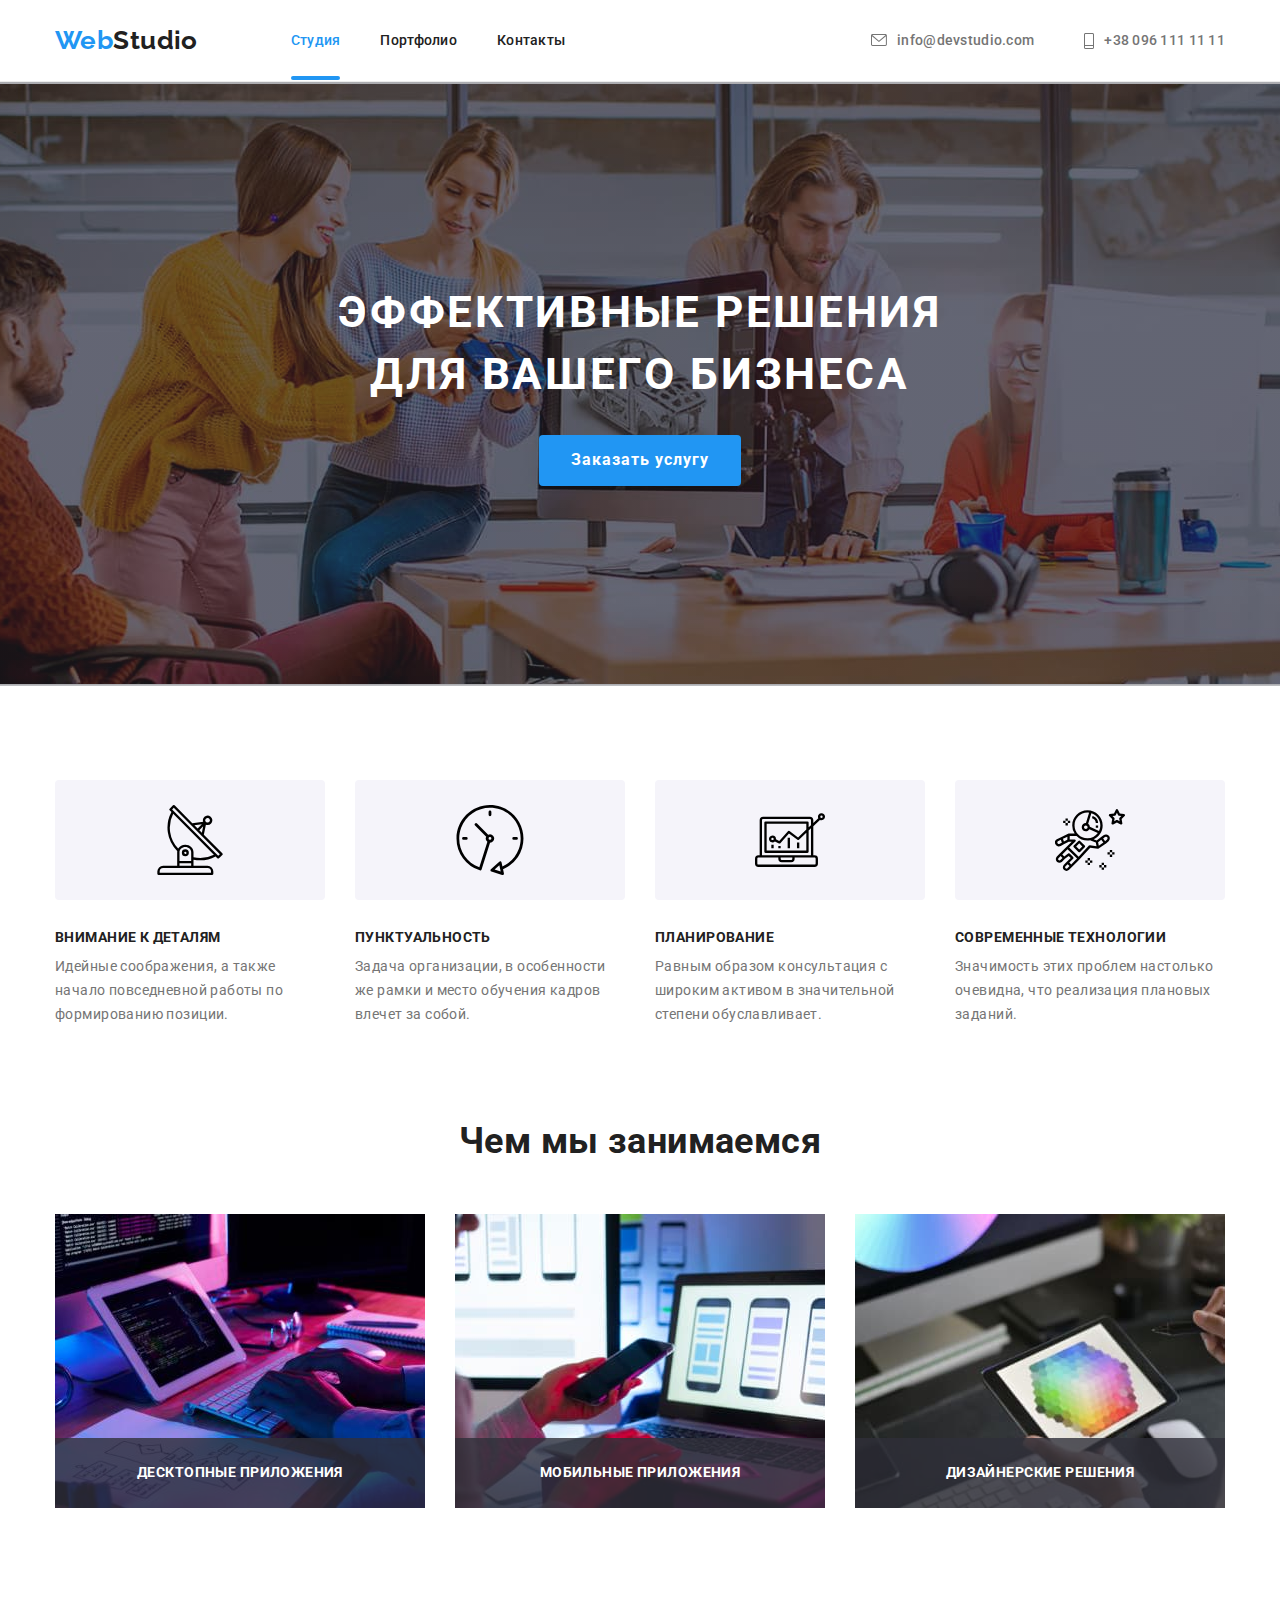
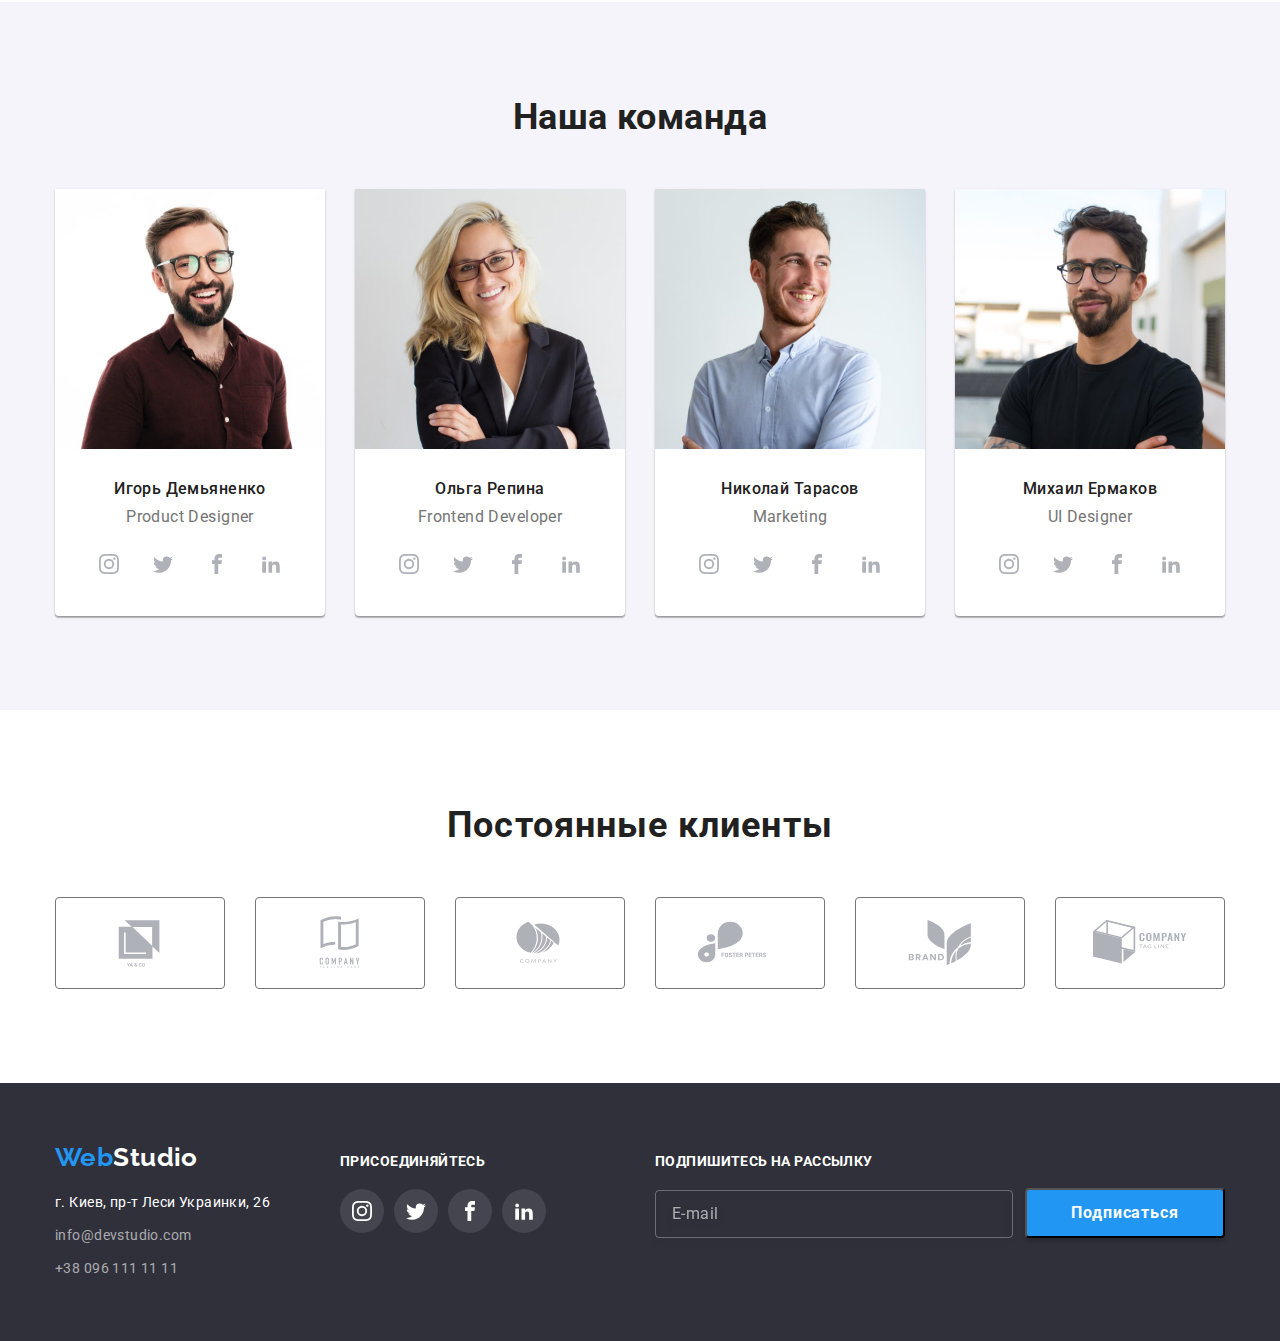
==== index.html @ 3e36ed32 "+" ====
<!DOCTYPE html>
<html lang="ru">
  <head>
    <meta charset="UTF-8" />
    <meta http-equiv="X-UA-Compatible" content="IE=edge" />
    <meta name="viewport" content="width=device-width, initial-scale=1.0" />
    <link
      href="https://fonts.googleapis.com/css2?family=Raleway:wght@700&family=Roboto:wght@400;500;700;900&display=swap"
      rel="stylesheet"
    />
    <link
      rel="stylesheet"
      href="https://cdnjs.cloudflare.com/ajax/libs/modern-normalize/1.1.0/modern-normalize.min.css"
    />
    <link rel="stylesheet" href="style/styles.css" />
    <title>goit-markup-hw-05</title>
  </head>
  <body>
    <!-- Шапка -->
    <header>
      <div class="conteiner main-nav">
        <nav class="navigator">
          <a href="./index.html" class="logo"><span class="logo-accent">Web</span>Studio</a>
          <ul class="site-nav list">
            <li class="item"><a href="" class="link curent">Студия</a></li>
            <li class="item">
              <a href="./portfolio.html" class="link">Портфолио</a>
            </li>
            <li class="item"><a href="" class="link">Контакты</a></li>
          </ul>
        </nav>
        <ul class="site-contact list">
          <li class="item">
            <a href="tomail:info@devstudio.com" class="link">
              <svg class="contact-icon" width="16" height="12">
                <use href="./images/icons.svg/header.svg#icon-envelope-hover"></use>
              </svg>
              info@devstudio.com
            </a>
          </li>
          <li class="item">
            <a href="tel:+380961111111" class="link">
              <svg class="contact-icon" width="10" height="16">
                <use href="./images/icons.svg/header.svg#icon-Vector-2"></use>
              </svg>
              +38 096 111 11 11</a
            >
          </li>
        </ul>
      </div>
    </header>
    <!-- Hero -->
    <main>
      <section class="hero">
        <div class="conteiner">
          <h1 class="title">Эффективные решения<br />для вашего бизнеса</h1>
          <button type="button" class="hero-button" data-modal-open>Заказать услугу</button>
        </div>
      </section>
      <!-- peculiarities -->
      <section class="section">
        <div class="conteiner flex-conteiner">
          <h2 class="visually-hidden">Позиция сайта</h2>
          <ul class="feature-list list">
            <li class="item">
              <div class="icon-conteiner">
                <svg class="feature-icon" width="70" height="70">
                  <use href="./images/icons.svg/sprite.svg#icon-antenna-1"></use>
                </svg>
              </div>
              <h3 class="title">Внимание к деталям</h3>
              <p class="paragraf">
                Идейные соображения, а также начало повседневной работы по формированию позиции.
              </p>
            </li>
            <li class="item">
              <div class="icon-conteiner">
                <svg class="feature-icon" width="70" height="70">
                  <use href="./images/icons.svg/sprite.svg#icon-clock-1"></use>
                </svg>
              </div>
              <h3 class="title">Пунктуальность</h3>
              <p class="paragraf">
                Задача организации, в особенности же рамки и место обучения кадров влечет за собой.
              </p>
            </li>
            <li class="item">
              <div class="icon-conteiner">
                <svg class="feature-icon" width="70" height="70">
                  <use href="./images/icons.svg/sprite.svg#icon-diagram-1"></use>
                </svg>
              </div>
              <h3 class="title">Планирование</h3>
              <p class="paragraf">
                Равным образом консультация с широким активом в значительной степени обуславливает.
              </p>
            </li>
            <li class="item">
              <div class="icon-conteiner">
                <svg class="feature-icon" width="70" height="70">
                  <use href="./images/icons.svg/sprite.svg#icon-astronaut-1"></use>
                </svg>
              </div>
              <h3 class="title">Современные технологии</h3>
              <p class="paragraf">
                Значимость этих проблем настолько очевидна, что реализация плановых заданий.
              </p>
            </li>
          </ul>
        </div>
      </section>
      <!-- About -->
      <section class="section padding">
        <div class="conteiner">
          <h2 class="about-title">Чем мы занимаемся</h2>
          <ul class="flex-about list">
            <li class="item">
              <img src="./images/img1.jpg" alt="комп" width="370" />
              <div class="photo-text">
                <p class="photo-paragraf">Десктопные приложения</p>
              </div>
            </li>
            <li class="item">
              <img src="./images/img2.jpg" alt="телефон" width="370" />
              <div class="photo-text">
                <p class="photo-paragraf">Мобильные приложения</p>
              </div>
            </li>
            <li class="item">
              <img src="./images/img3.jpg" alt="планшет" width="370" />
              <div class="photo-text">
                <p class="photo-paragraf">Дизайнерские решения</p>
              </div>
            </li>
          </ul>
        </div>
      </section>
      <!-- Team -->
      <section class="about-team section">
        <div class="conteiner">
          <h2 class="title">Наша команда</h2>
          <ul class="flex-team list">
            <li class="item">
              <img src="./images/img(4)(1).jpg" alt="парень" width="270" />
              <h3 class="name">Игорь Демьяненко</h3>
              <p class="profession">Product Designer</p>
              <ul class="flex-social-media list">
                <li class="social-item">
                  <a href="" class="social-link">
                    <svg class="social-logo" width="20" height="20">
                      <use href="./images/icons.svg/sprite.svg#icon-instagram"></use></svg
                  ></a>
                </li>
                <li class="social-item">
                  <a href="" class="social-link">
                    <svg class="social-logo" width="20" height="20">
                      <use href="./images/icons.svg/sprite.svg#icon-twitter"></use></svg
                  ></a>
                </li>
                <li class="social-item">
                  <a href="" class="social-link">
                    <svg class="social-logo" width="20" height="20">
                      <use href="./images/icons.svg/sprite.svg#icon-facebook"></use></svg
                  ></a>
                </li>
                <li class="social-item">
                  <a href="" class="social-link">
                    <svg class="social-logo" width="20" height="20">
                      <use href="./images/icons.svg/sprite.svg#icon-linkedin2"></use></svg
                  ></a>
                </li>
              </ul>
            </li>
            <li class="item">
              <img src="./images/img(5)(1).jpg" alt="девушка" width="270" />
              <h3 class="name">Ольга Репина</h3>
              <p class="profession">Frontend Developer</p>
              <ul class="flex-social-media list">
                <li class="social-item">
                  <a href="" class="social-link">
                    <svg class="social-logo" width="20" height="20">
                      <use href="./images/icons.svg/sprite.svg#icon-instagram"></use></svg
                  ></a>
                </li>
                <li class="social-item">
                  <a href="" class="social-link">
                    <svg class="social-logo" width="20" height="20">
                      <use href="./images/icons.svg/sprite.svg#icon-twitter"></use></svg
                  ></a>
                </li>
                <li class="social-item">
                  <a href="" class="social-link">
                    <svg class="social-logo" width="20" height="20">
                      <use href="./images/icons.svg/sprite.svg#icon-facebook"></use></svg
                  ></a>
                </li>
                <li class="social-item">
                  <a href="" class="social-link">
                    <svg class="social-logo" width="20" height="20">
                      <use href="./images/icons.svg/sprite.svg#icon-linkedin2"></use></svg
                  ></a>
                </li>
              </ul>
            </li>
            <li class="item">
              <img src="./images/img(6)(1).jpg" alt="парень" width="270" />
              <h3 class="name">Николай Тарасов</h3>
              <p class="profession">Marketing</p>
              <ul class="flex-social-media list">
                <li class="social-item">
                  <a href="" class="social-link">
                    <svg class="social-logo" width="20" height="20">
                      <use href="./images/icons.svg/sprite.svg#icon-instagram"></use></svg
                  ></a>
                </li>
                <li class="social-item">
                  <a href="" class="social-link">
                    <svg class="social-logo" width="20" height="20">
                      <use href="./images/icons.svg/sprite.svg#icon-twitter"></use></svg
                  ></a>
                </li>
                <li class="social-item">
                  <a href="" class="social-link">
                    <svg class="social-logo" width="20" height="20">
                      <use href="./images/icons.svg/sprite.svg#icon-facebook"></use></svg
                  ></a>
                </li>
                <li class="social-item">
                  <a href="" class="social-link">
                    <svg class="social-logo" width="20" height="20">
                      <use href="./images/icons.svg/sprite.svg#icon-linkedin2"></use></svg
                  ></a>
                </li>
              </ul>
            </li>
            <li class="item">
              <img src="./images/img(7)(1).jpg" alt="парень в очках" width="270" />
              <h3 class="name">Михаил Ермаков</h3>
              <p class="profession">UI Designer</p>
              <ul class="flex-social-media list">
                <li class="social-item">
                  <a href="" class="social-link">
                    <svg class="social-logo" width="20" height="20">
                      <use href="./images/icons.svg/sprite.svg#icon-instagram"></use></svg
                  ></a>
                </li>
                <li class="social-item">
                  <a href="" class="social-link">
                    <svg class="social-logo" width="20" height="20">
                      <use href="./images/icons.svg/sprite.svg#icon-twitter"></use></svg
                  ></a>
                </li>
                <li class="social-item">
                  <a href="" class="social-link">
                    <svg class="social-logo" width="20" height="20">
                      <use href="./images/icons.svg/sprite.svg#icon-facebook"></use></svg
                  ></a>
                </li>
                <li class="social-item">
                  <a href="" class="social-link">
                    <svg class="social-logo" width="20" height="20">
                      <use href="./images/icons.svg/sprite.svg#icon-linkedin2"></use></svg
                  ></a>
                </li>
              </ul>
            </li>
          </ul>
        </div>
      </section>
      <!-- Company -->
      <section class="section company">
        <div class="conteiner">
          <h2 class="company-title">Постоянные клиенты</h2>
          <ul class="company-item list">
            <li class="company-conteiner">
              <a href="" class="company-link">
                <svg class="icon-company" width="106" height="60">
                  <use href="./images/icons.svg/sprite.svg#icon-Logo"></use>
                </svg>
              </a>
            </li>
            <li class="company-conteiner">
              <a href="" class="company-link">
                <svg class="icon-company" width="106" height="60">
                  <use href="./images/icons.svg/sprite.svg#icon-Logo-1"></use>
                </svg>
              </a>
            </li>
            <li class="company-conteiner">
              <a href="" class="company-link">
                <svg class="icon-company" width="106" height="60">
                  <use href="./images/icons.svg/sprite.svg#icon-Logo-2"></use>
                </svg>
              </a>
            </li>
            <li class="company-conteiner">
              <a href="" class="company-link">
                <svg class="icon-company" width="106" height="60">
                  <use href="./images/icons.svg/sprite.svg#icon-Logo-3"></use>
                </svg>
              </a>
            </li>
            <li class="company-conteiner">
              <a href="" class="company-link">
                <svg class="icon-company" width="106" height="60">
                  <use href="./images/icons.svg/sprite.svg#icon-Logo-4"></use>
                </svg>
              </a>
            </li>
            <li class="company-conteiner">
              <a href="" class="company-link">
                <svg class="icon-company" width="106" height="60">
                  <use href="./images/icons.svg/sprite.svg#icon-Logo-6"></use>
                </svg>
              </a>
            </li>
          </ul>
        </div>
      </section>
    </main>
    <footer class="footer">
      <div class="conteiner contact-menu">
        <div>
          <a href="./index.html" class="footer-logo"
            ><span class="logo-accent">Web</span><span class="footer-logo-accent">Studio</span></a
          >
          <address>
            <ul class="contact-footer list">
              <li class="item">
                <a href="https://goo.gl/maps/BdsSgtMAJnZPHCbD8" target="_blank" class="address">
                  г. Киев, пр-т Леси Украинки, 26
                </a>
              </li>
              <li class="item">
                <a href="tomail:info@devstudio.com" class="link">info@devstudio.com</a>
              </li>
              <li class="item">
                <a href="tel:+380961111111" class="link">+38 096 111 11 11</a>
              </li>
            </ul>
          </address>
        </div>
        <div class="connect">
          <h3 class="footer-social">присоединяйтесь</h3>
          <ul class="footer-list list">
            <li class="footer-social-item">
              <a href="" class="footer-social-link">
                <svg class="footer-social-logo" width="20" height="20">
                  <use href="./images/icons.svg/sprite.svg#icon-instagram"></use></svg
              ></a>
            </li>
            <li class="footer-social-item">
              <a href="" class="footer-social-link">
                <svg class="footer-social-logo" width="20" height="20">
                  <use href="./images/icons.svg/sprite.svg#icon-twitter"></use></svg
              ></a>
            </li>
            <li class="footer-social-item">
              <a href="" class="footer-social-link">
                <svg class="footer-social-logo" width="20" height="20">
                  <use href="./images/icons.svg/sprite.svg#icon-facebook"></use></svg
              ></a>
            </li>
            <li class="footer-social-item">
              <a href="" class="footer-social-link">
                <svg class="footer-social-logo" width="20" height="20">
                  <use href="./images/icons.svg/sprite.svg#icon-linkedin2"></use></svg
              ></a>
            </li>
          </ul>
        </div>
        <div class="footer-form">
          <div class="footer-mail">
            <label for="mail" class="text">Подпишитесь на рассылку</label>
            <input type="mail" name="mail" id="mail" placeholder="E-mail" />
          </div>
          <button type="submit" class="button-form">Подписаться</button>
        </div>
      </div>
    </footer>
    <div class="backdrop is-hidden" data-modal>
      <div class="modal">
        <button data-modal-close>Закрыть</button>
      </div>
    </div>
    <script src="./JS/modal.js"></script>
  </body>
</html>
---- style/styles.css ----
:root {
  --primary-text-color: #757575;
  --accent-color: #2196f3;
  --text-title-color: #212121;
  --text-bottons-color: white;
}

.visually-hidden {
  display: none;
}
body {
  background-color: white;
  color: var(--primary-text-color);
  font-family: 'Roboto', sans-serif;
  font-size: 14px;
  letter-spacing: 0.03em;
}

h1,
h2,
h3,
h4,
h5,
h6,
p {
  padding: 0;
  margin: 0;
}
.list {
  list-style: none;
  padding: 0;
  margin: 0;
}

.conteiner {
  width: 1200px;
  padding-left: 15px;
  padding-right: 15px;
  margin-left: auto;
  margin-right: auto;
}

.section {
  padding-top: 94px;
  padding-bottom: 94px;
}

img {
  display: block;
}

/* Logo */
header {
  border-bottom: 1px solid #ececec;
}
.main-nav {
  display: flex;
  align-items: center;
}

.logo {
  padding-top: 25px;
  padding-bottom: 25px;
  margin-left: auto;

  color: var(--text-title-color);
  font-family: Raleway;
  font-style: normal;
  font-weight: 700;
  font-size: 26px;
  line-height: 31px;
  text-decoration: none;
}
.logo-accent {
  color: var(--accent-color);
}

.navigator {
  display: flex;
  align-items: center;
}

.link.curent {
  position: relative;
}

.curent::after {
  position: absolute;
  content: '';
  left: 0;
  bottom: 0;
  width: 100%;
  height: 4px;
  border-radius: 2px;
  background-color: var(--accent-color);
}

/* Site-nav */
.site-nav {
  display: flex;
  margin-left: 93px;
  align-items: center;
}

.site-nav .link {
  padding-top: 32px;
  padding-bottom: 32px;
  color: var(--text-title-color);
  font-weight: 500;
  font-size: 14px;
  line-height: 1.1;
  letter-spacing: 0.02em;
  text-decoration: none;
  align-items: center;
  transition: color 250ms cubic-bezier(0.4, 0, 0.2, 1);
}
.site-nav .item:not(:last-child) {
  margin-right: 40px;
}

.site-nav .link:hover,
.site-nav .link:focus,
.contact-footer .link:hover,
.contact-footer .link:focus {
  color: var(--accent-color);
}
.site-nav .link.curent {
  color: var(--accent-color);
}
.site-contact {
  display: flex;
  margin-left: auto;
  align-items: center;
}
.site-contact .item + .item {
  margin-left: 50px;
}

.site-contact .link {
  display: flex;
  align-items: center;
  padding-top: 32px;
  padding-bottom: 32px;

  color: var(--primary-text-color);
  font-weight: 500;
  font-size: 14px;
  line-height: 1.1;
  letter-spacing: 0.02em;
  text-decoration: none;
  transition: color 250ms cubic-bezier(0.4, 0, 0.2, 1);
}

.site-contact .link:hover,
.site-contact .link:focus,
.logo-mail {
  color: var(--accent-color);
}

.contact-icon {
  align-items: center;
  margin-right: 10px;
  fill: currentColor;
}

/* страничка index.html */
/* Hero */

.hero-button {
  padding: 10px 32px;
  font-weight: 700;
  font-size: 16px;
  line-height: 1.9;
  display: block;
  letter-spacing: 0.06em;
  color: var(--text-bottons-color);
  background-color: var(--accent-color);
  display: inline-block;
  box-shadow: 0px 4px 4px rgba(0, 0, 0, 0.15);
  border-radius: 4px;
  border: none;
  transition: background-color 250ms cubic-bezier(0.4, 0, 0.2, 1),
    color 250ms cubic-bezier(0.4, 0, 0.2, 1);
}

.hero-button:hover,
.hero-button:focus {
  color: var(--text-title-color);
  background-color: var(--text-bottons-color);
}

.hero {
  text-align: center;
  max-width: 1600px;
  height: 480;
  margin-left: auto;
  margin-right: auto;
  background-image: linear-gradient(to top, rgba(47, 48, 58, 0.4), rgba(47, 48, 58, 0.4)),
    url(../images/Hero.jpg);
  background-repeat: no-repeat;
  background-position: center;
  padding-top: 200px;
  padding-bottom: 200px;
}

.hero .title {
  font-size: 44px;
  line-height: 1.4;
  letter-spacing: 0.06em;
  text-transform: uppercase;
  color: var(--text-bottons-color);
  margin-top: 0;
  margin-bottom: 30px;
}

/* peculiarities */

.icon-conteiner {
  background: #f5f4fa;
  border-radius: 4px;
  width: 270px;
  height: 120px;
  margin-bottom: 30px;
  display: flex;
  align-items: center;
  justify-content: center;
}

.feature-icon {
  align-items: center;
}

.feature-list {
  display: flex;
  flex-direction: row;
}

.feature-list .title {
  margin-top: 0;
  margin-bottom: 10px;
  color: var(--text-title-color);
  font-weight: 700;
  font-size: 14px;
  line-height: 1.1;
  letter-spacing: 0.03em;
  text-transform: uppercase;
}

.feature-list .paragraf {
  width: 270px;
  font-size: 14px;
  line-height: 1.7;
  margin-top: 0;
  margin-bottom: 0;
}

.feature-list .item:not(:last-child) {
  margin-right: 30px;
}

/* About */
.padding {
  padding-top: 0;
}

.flex-about {
  display: flex;
  flex-direction: row;
  align-items: center;
}

.flex-about .item:not(:last-child) {
  margin-right: 30px;
}

.flex-about .item {
  position: relative;
}

.about-title {
  color: var(--text-title-color);
  margin-bottom: 50px;
  font-weight: 700;
  font-size: 36px;
  line-height: 1.2;
  text-align: center;
}

.photo-text {
  position: absolute;
  width: 100%;
  height: 70px;
  display: flex;
  justify-content: center;
  align-items: center;
  bottom: 0;
  background-color: rgba(47, 48, 58, 0.8);
}
.photo-paragraf {
  font-weight: 700;
  font-size: 14px;
  line-height: 1.2;
  text-align: center;
  letter-spacing: 0.03em;
  text-transform: uppercase;
  color: white;
}
/* About team */

.about-team {
  background: #f5f4fa;
}

.flex-team {
  display: flex;
  flex-direction: row;
}

.flex-team .item {
  background-color: var(--text-bottons-color);
  box-shadow: 0px 1px 3px rgba(0, 0, 0, 0.12), 0px 1px 1px rgba(0, 0, 0, 0.14),
    0px 2px 1px rgba(0, 0, 0, 0.2);
  border-radius: 0px 0px 4px 4px;
}
.flex-team .item:not(:last-child) {
  margin-right: 30px;
}

.about-team .title {
  color: var(--text-title-color);
  margin-top: 0;
  margin-bottom: 50px;
  font-weight: 700;
  font-size: 36px;
  line-height: 1.2;
  text-align: center;
}
.about-team .name {
  color: var(--text-title-color);
  margin-top: 30px;
  margin-bottom: 10px;
  font-weight: 500;
  font-size: 16px;
  line-height: 1.2;
  text-align: center;
}

.about-team .profession {
  color: var(--primary-text-color);
  margin-top: 0;
  margin-bottom: 16px;
  font-size: 16px;
  line-height: 1.1;
  text-align: center;
}

.flex-social-media {
  display: flex;
  margin-bottom: 30px;
  justify-content: center;
}

.social-item:not(:last-child) {
  margin-right: 10px;
}

.social-link {
  width: 44px;
  height: 44px;
  display: flex;
  justify-content: center;
  align-items: center;
  color: #afb1b8;
  border-radius: 50%;
  transition: background-color 250ms cubic-bezier(0.4, 0, 0.2, 1),
    border-radius 250ms cubic-bezier(0.4, 0, 0.2, 1);
}

.social-link:hover,
.social-link:focus {
  color: var(--text-bottons-color);
  background-color: var(--accent-color);
  border-radius: 50%;
}

.social-logo {
  fill: currentColor;
}

/* Compay */

.company-title {
  margin-bottom: 50px;
  font-family: 'Roboto';
  font-style: normal;
  font-weight: 700;
  font-size: 36px;
  line-height: 1.2;
  text-align: center;
  letter-spacing: 0.03em;
  color: var(--text-title-color);
}

.company-item {
  display: flex;
}

.company-conteiner {
  margin-right: 30px;
}

.company-link {
  display: flex;
  justify-content: center;
  align-items: center;
  color: #afb1b8;
  border: 1px solid var(--primary-text-color);
  border-radius: 4px;
  width: 170px;
  height: 92px;

  transition: background-color 250ms cubic-bezier(0.4, 0, 0.2, 1),
    color 250ms cubic-bezier(0.4, 0, 0.2, 1);
}

.company-link:hover,
.company-link:focus {
  color: var(--accent-color);
  border: 1px solid var(--accent-color);
}

.icon-company {
  fill: currentColor;
}

.company-conteiner:last-child {
  margin-right: 0;
}

/* footer */

.footer {
  background-color: #2f303a;
  padding-top: 60px;
  padding-bottom: 60px;
}

.contact-menu {
  display: flex;
  align-items: baseline;
}

.footer-logo {
  display: block;
  margin-bottom: 20px;
  color: var(--text-title-color);
  font-family: Raleway;
  font-style: normal;
  font-weight: 700;
  font-size: 26px;
  line-height: 1.1;
  text-decoration: none;
}
.footer-logo-accent {
  color: var(--text-bottons-color);
}

.contact-footer .link {
  font-size: 14px;
  line-height: 1.7;
  color: rgba(255, 255, 255, 0.6);
  text-decoration: none;
  font-style: normal;
  transition: color 250ms cubic-bezier(0.4, 0, 0.2, 1);
}

.contact-footer .item {
  margin-bottom: 9px;
}

.contact-footer .item:last-child {
  margin-bottom: 0px;
}

.address {
  font-style: normal;
  text-decoration: none;
  font-size: 14px;
  line-height: 1.7;
  color: var(--text-bottons-color);
}

.footer-social {
  font-family: 'Roboto';
  font-weight: 700;
  font-size: 14px;
  line-height: 16px;
  letter-spacing: 0.03em;
  color: var(--text-bottons-color);
  text-transform: uppercase;
}

.connect {
  margin-left: 70px;
}

.footer-list {
  display: flex;
  margin-top: 20px;
}

.footer-social-item:not(:last-child) {
  margin-right: 10px;
}

.footer-social-link {
  width: 44px;
  height: 44px;
  display: flex;
  justify-content: center;
  align-items: center;
  color: var(--primary-text-color);
  border-radius: 50%;
  background: rgba(255, 255, 255, 0.1);
  transition: background-color 250ms cubic-bezier(0.4, 0, 0.2, 1);
}

.footer-social-link:hover,
.footer-social-link:focus {
  background-color: var(--accent-color);
}

.footer-social-logo {
  fill: var(--text-bottons-color);
}

.footer-form {
  display: flex;
  margin-left: auto;
  align-items: flex-end;
}

.footer-mail {
  display: flex;
  flex-direction: column;
  margin-right: 12px;
}

label.text {
  margin-bottom: 20px;
  font-weight: 700;
  font-size: 14px;
  line-height: 1.2;
  letter-spacing: 0.03em;
  text-transform: uppercase;
  color: #ffffff;
}

.footer-mail input {
  padding-top: 15px;
  padding-bottom: 15px;
  padding-left: 16px;
  width: 358px;
  background-color: transparent;
  border: 1px solid rgba(255, 255, 255, 0.3);
  filter: drop-shadow(0px 4px 4px rgba(0, 0, 0, 0.15));
  border-radius: 4px;
}

.footer-mail input::placeholder {
  font-weight: 400;
  font-size: 16px;
  line-height: 1.25;
  letter-spacing: 0.03em;
  color: rgba(255, 255, 255, 0.6);
}

.button-form {
  width: 200px;
  height: 50px;
  font-weight: 700;
  font-size: 16px;
  line-height: 1.88;
  letter-spacing: 0.06em;
  color: #ffffff;
  background: #2196f3;
  box-shadow: 0px 4px 4px rgba(0, 0, 0, 0.15);
  border-radius: 4px;
}
/* portfolio.html */

.flex-buttons {
  display: flex;
  justify-content: center;
  margin-top: 0;
  margin-bottom: 50px;
}
.flex-buttons .item {
  margin-right: 8px;
}

.flex-buttons .item:last-child {
  margin-right: 0;
}
.buttons {
  padding: 6px 22px;
  font-weight: 500;
  font-size: 16px;
  line-height: 1.6;
  text-align: center;
  letter-spacing: 0.03em;
  color: var(--text-title-color);
  cursor: pointer;
  border: transparent;
  border-radius: 4px;
  transition: color 250ms cubic-bezier(0.4, 0, 0.2, 1),
    background-color 250ms cubic-bezier(0.4, 0, 0.2, 1);
}

.buttons:hover,
.buttons:focus {
  color: var(--text-bottons-color);
  background-color: var(--accent-color);
  box-shadow: 0px 3px 1px rgba(0, 0, 0, 0.1), 0px 1px 2px rgba(0, 0, 0, 0.08),
    0px 2px 2px rgba(0, 0, 0, 0.12);
}

.list-projects {
  display: flex;
  flex-wrap: wrap;
  margin-right: -30px;
  margin-bottom: -30px;
}

.list-projects .item {
  flex-basis: calc(100% / 3 - 30px);
  margin-right: 30px;
  margin-bottom: 30px;
}

.list-projects .item:nth-child(3n + 3) {
  margin-right: 0;
}

.list-projects .item:nth-last-child(-n + 3) {
  margin-bottom: 0;
}

.project-title {
  border-left: 1px solid #eeeeee;
  border-right: 1px solid #eeeeee;
  border-bottom: 1px solid #eeeeee;
  padding: 20px 24px;
  width: 370px;
}

.list-projects .project {
  color: var(--text-title-color);
  font-weight: 700;
  font-size: 18px;
  line-height: 2;
  letter-spacing: 0.06em;
  text-decoration: none;
}

.list-projects .diction {
  color: var(--primary-text-color);
  margin-top: 4px;
  font-size: 16px;
  line-height: 1.8;
}

.list-projects a {
  text-decoration: none;
}

.project-link {
  display: block;
}

.project-link:hover,
.project-link:focus {
  box-shadow: 0px 1px 1px rgba(0, 0, 0, 0.12), 0px 4px 4px rgba(0, 0, 0, 0.06),
    1px 4px 6px rgba(0, 0, 0, 0.16);
}

.position-photo {
  position: relative;
  overflow: hidden;
}

.overlay-position {
  top: 0;
  left: 0;
  position: absolute;
  width: 100%;
  height: 100%;
  background-color: rgba(33, 150, 243, 0.9);
  opacity: 0;
  transform: translateY(101%);
  transition: transform 250ms cubic-bezier(0.4, 0, 0.2, 1);
}

.project-link:hover .overlay-position {
  opacity: 1;
  transform: translateY(0);
}

.position-background {
  position: absolute;
  width: 100%;
  height: 100%;
  top: 50%;
  left: 50%;
  transform: translate(-50%, -50%);
  padding: 63px 24px;
  opacity: 0;
  transition: opacity 250ms cubic-bezier(0.4, 0, 0.2, 1);
}

.position-paragraf {
  font-weight: 400;
  font-size: 18px;
  line-height: 1.56;
  letter-spacing: 0.03em;
  color: #ffffff;
}

.project-link:hover .position-background {
  opacity: 1;
}

/* ------------------------Madol------------------- */

.backdrop {
  position: fixed;
  top: 0;
  left: 0;
  width: 100%;
  height: 100%;
  background: rgba(0, 0, 0, 0.2);
  opacity: 1;
  transform: scale(1);
  transition: transform 250ms linear, opacity 250ms linear;
}

.backdrop.is-hidden {
  opacity: 0;
  pointer-events: none;
  transform: scale(0.1);
}

.modal {
  position: absolute;
  top: 50%;
  left: 50%;
  min-height: 581px;
  min-width: 582px;
  padding: 10px;
  background-color: white;
  box-shadow: 0px 1px 3px rgba(0, 0, 0, 0.12), 0px 1px 1px rgba(0, 0, 0, 0.14),
    0px 2px 1px rgba(0, 0, 0, 0.2);
  border-radius: 4px;
  transform: translate(-50%, -50%);
  opacity: 1;
  transition: transform 250ms linear, opacity 250ms linear;
}
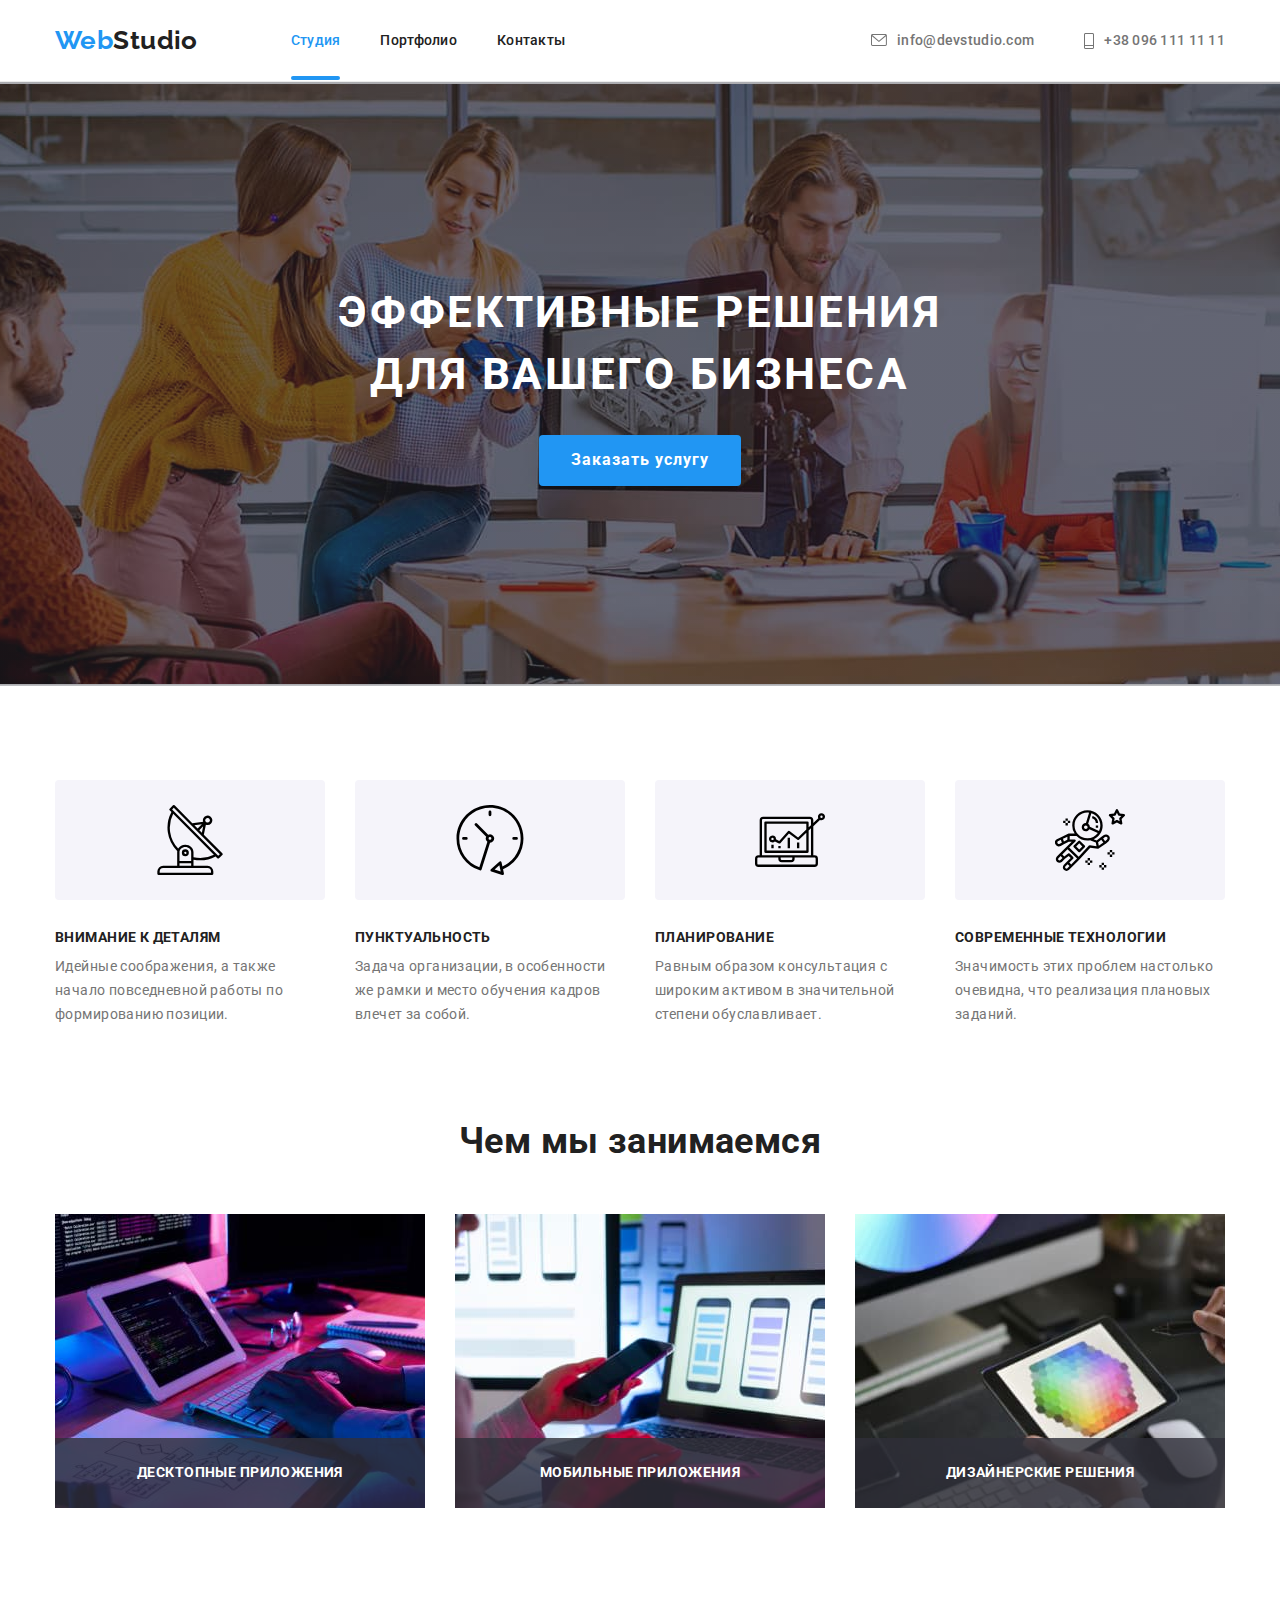
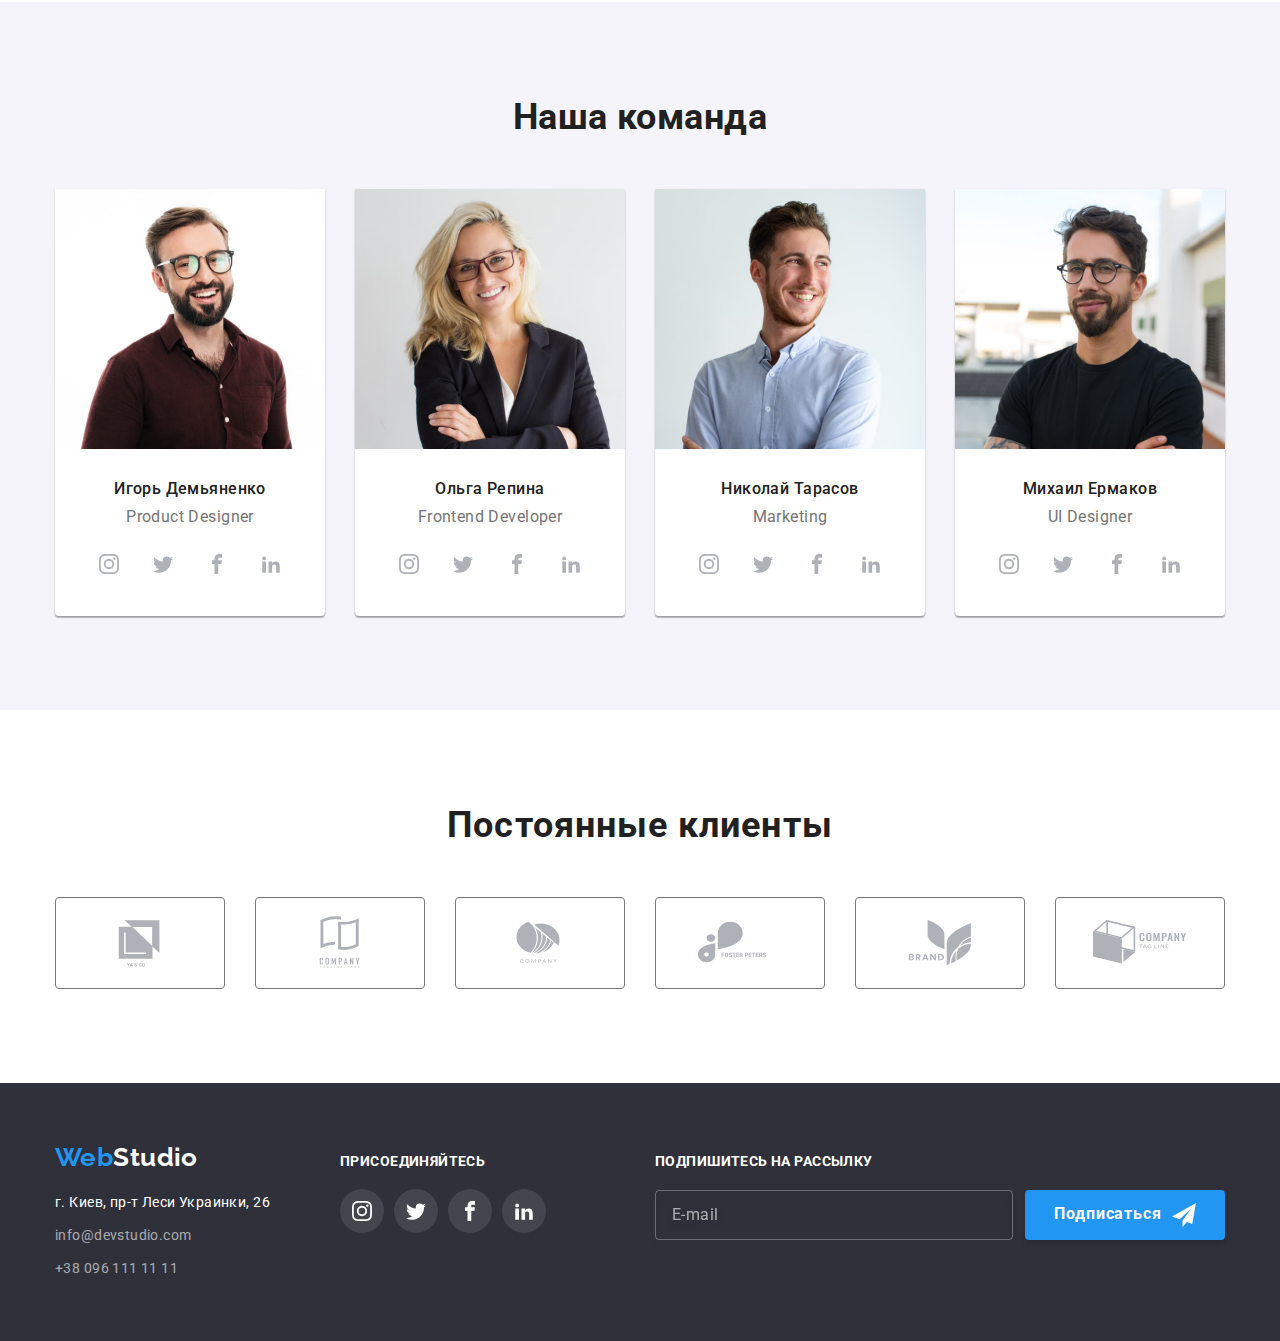
==== commit 48697be8: "+" ====
--- a/index.html
+++ b/index.html
@@ -374,15 +374,25 @@
             <label for="mail" class="text">Подпишитесь на рассылку</label>
             <input type="mail" name="mail" id="mail" placeholder="E-mail" />
           </div>
-          <button type="submit" class="button-form">Подписаться</button>
+          <button type="submit" class="button-form">
+            Подписаться
+              <svg class="icon-form" width="24" height="24">
+              <use href="./images/icons.svg/modal.svg#icon-icon-send"></use>
+            </svg>
+          </button>
         </div>
       </div>
     </footer>
     <div class="backdrop is-hidden" data-modal>
       <div class="modal">
-        <button data-modal-close>Закрыть</button>
+        <button class="modal-btn-close" data-modal-close>
+          <svg class="modal-icon-close" width="20" height="20">
+          <use href="./images/icons.svg/modal.svg#icon-close-black"></use>
+        </svg>
       </div>
     </div>
+  </button>
+        
     <script src="./JS/modal.js"></script>
   </body>
 </html>
--- a/style/styles.css
+++ b/style/styles.css
@@ -557,14 +557,14 @@
 }
 
 .footer-mail input {
-  padding-top: 15px;
-  padding-bottom: 15px;
+  height: 50px;
+  width: 358px;
   padding-left: 16px;
-  width: 358px;
   background-color: transparent;
   border: 1px solid rgba(255, 255, 255, 0.3);
   filter: drop-shadow(0px 4px 4px rgba(0, 0, 0, 0.15));
   border-radius: 4px;
+  color: rgba(255, 255, 255, 0.6);
 }
 
 .footer-mail input::placeholder {
@@ -576,6 +576,9 @@
 }
 
 .button-form {
+  display: flex;
+  justify-content: center;
+  align-items: center;
   width: 200px;
   height: 50px;
   font-weight: 700;
@@ -583,9 +586,23 @@
   line-height: 1.88;
   letter-spacing: 0.06em;
   color: #ffffff;
-  background: #2196f3;
+  background-color: var(--accent-color);
+  box-shadow: transparent;
   box-shadow: 0px 4px 4px rgba(0, 0, 0, 0.15);
   border-radius: 4px;
+  border: none;
+  transition: box-shadow 500ms cubic-bezier(0.4, 0, 0.2, 1);
+  cursor: pointer;
+}
+
+.button-form:hover,
+.button-form:focus {
+  box-shadow: transparent;
+}
+
+.icon-form {
+  margin-left: 10px;
+  fill: currentColor;
 }
 /* portfolio.html */
 
@@ -756,7 +773,7 @@
   left: 50%;
   min-height: 581px;
   min-width: 582px;
-  padding: 10px;
+  padding: 8px;
   background-color: white;
   box-shadow: 0px 1px 3px rgba(0, 0, 0, 0.12), 0px 1px 1px rgba(0, 0, 0, 0.14),
     0px 2px 1px rgba(0, 0, 0, 0.2);
@@ -765,3 +782,26 @@
   opacity: 1;
   transition: transform 250ms linear, opacity 250ms linear;
 }
+
+.modal-btn-close {
+  margin-left: auto;
+  display: flex;
+  align-items: center;
+  width: 30px;
+  height: 30px;
+  border-radius: 50%;
+  background: #ffffff;
+  border: 1px solid rgba(0, 0, 0, 0.1);
+  cursor: pointer;
+  transition-duration: 250ms;
+  transition-timing-function: cubic-bezier(0.4, 0, 0.2, 1);
+}
+
+.modal-btn-close:hover,
+.modal-btn-close:focus {
+  color: var(--accent-color);
+}
+
+.modal-icon-close {
+  fill: currentColor;
+}
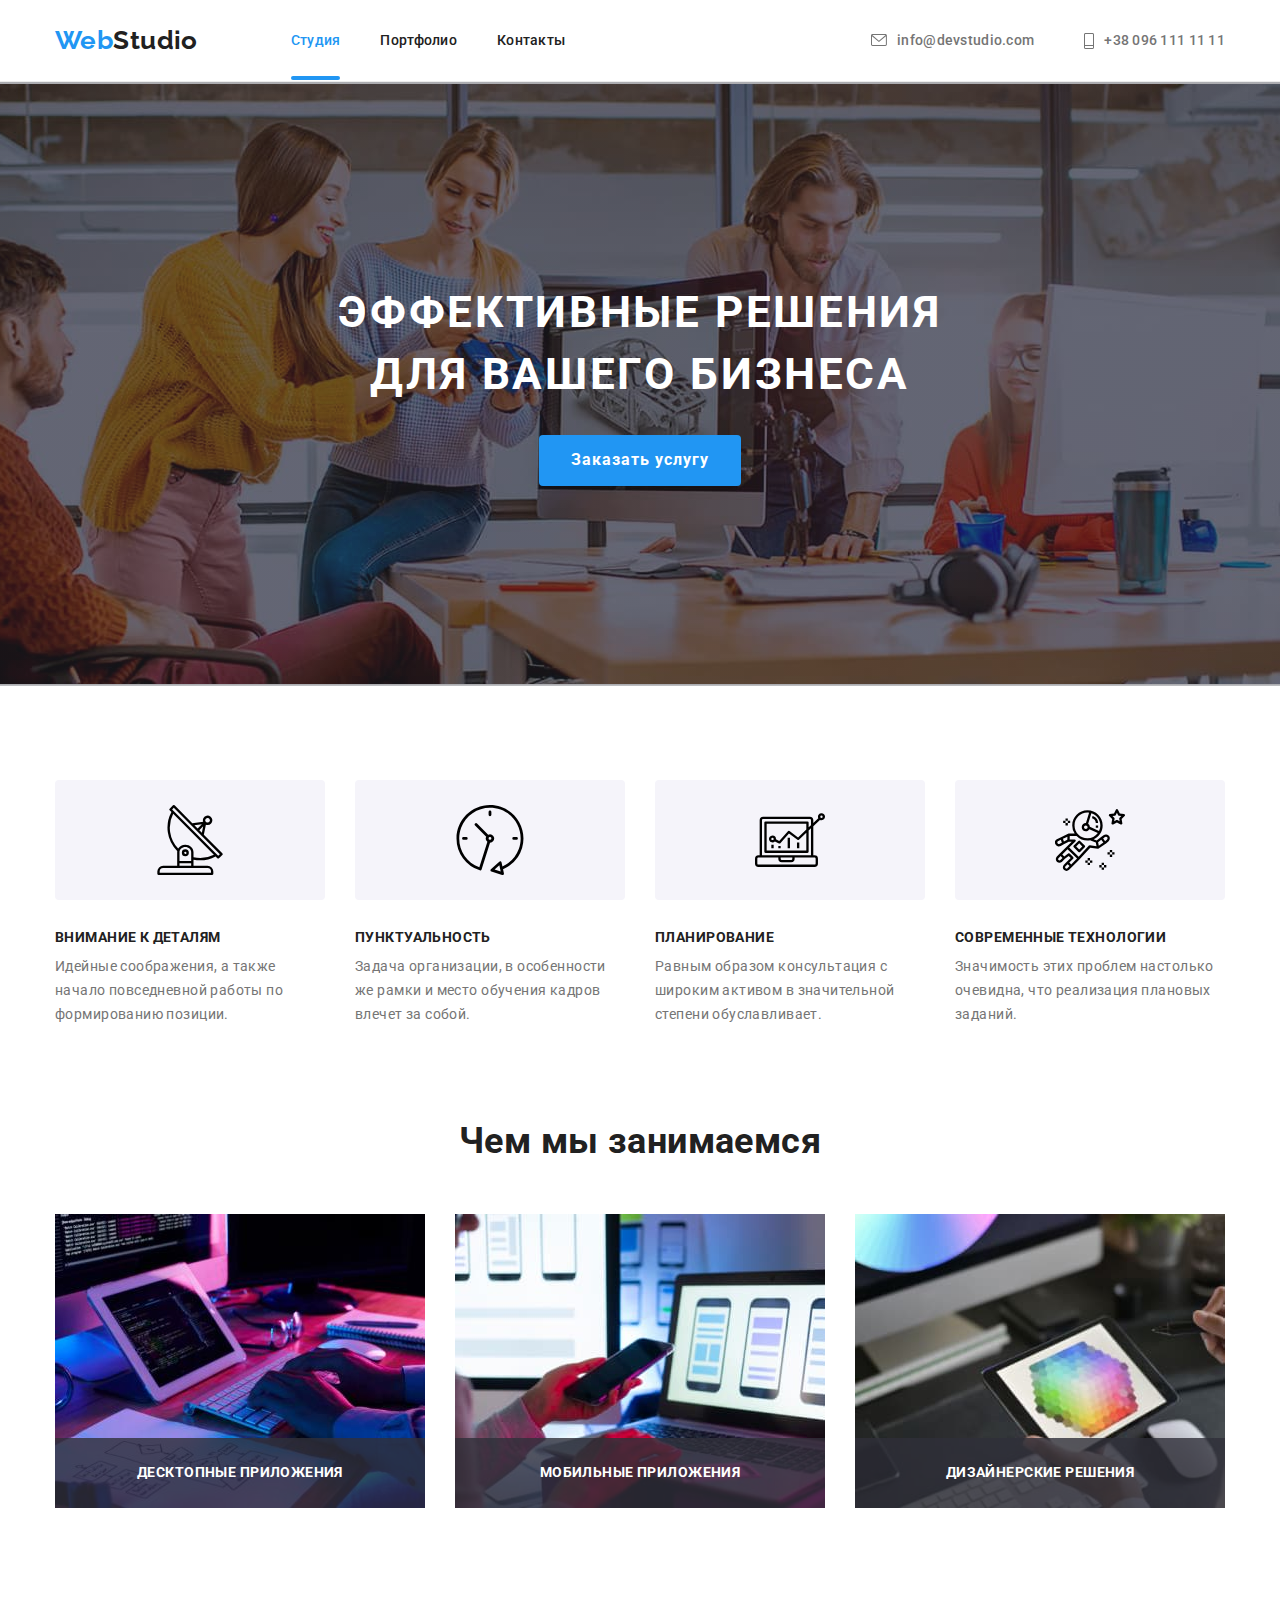
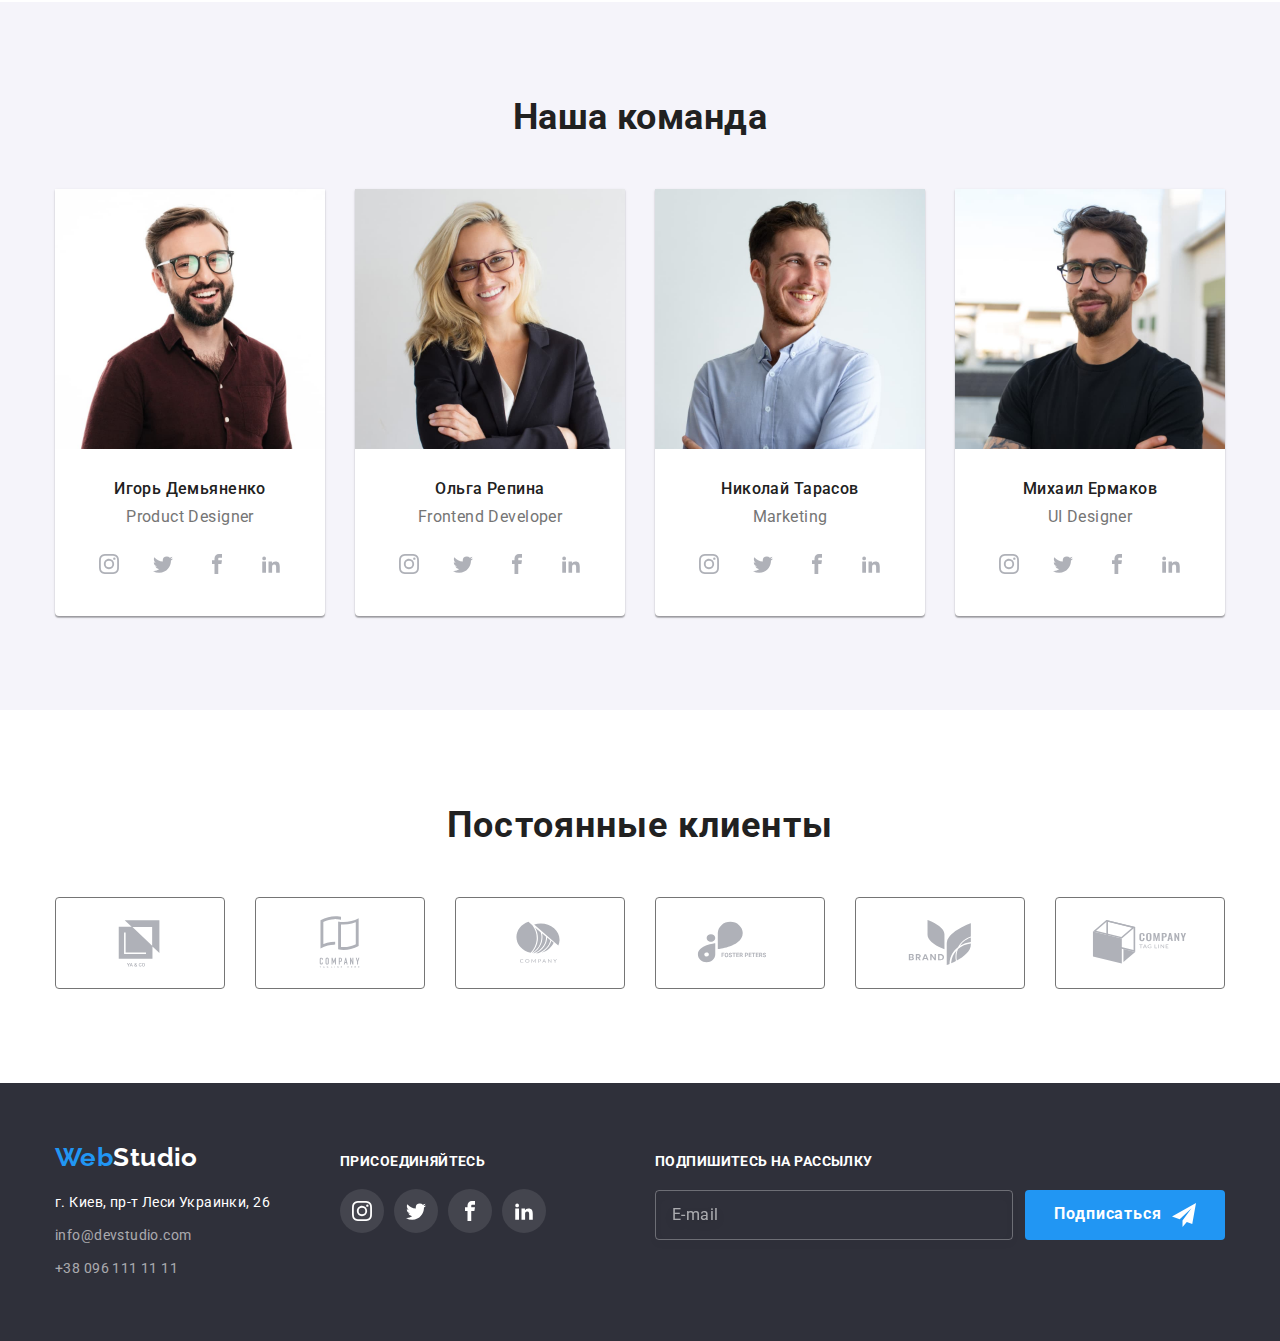
==== commit 3257158d: "+" ====
--- a/index.html
+++ b/index.html
@@ -376,7 +376,7 @@
           </div>
           <button type="submit" class="button-form">
             Подписаться
-              <svg class="icon-form" width="24" height="24">
+            <svg class="icon-form" width="24" height="24">
               <use href="./images/icons.svg/modal.svg#icon-icon-send"></use>
             </svg>
           </button>
@@ -387,12 +387,38 @@
       <div class="modal">
         <button class="modal-btn-close" data-modal-close>
           <svg class="modal-icon-close" width="20" height="20">
-          <use href="./images/icons.svg/modal.svg#icon-close-black"></use>
-        </svg>
+            <use href="./images/icons.svg/modal.svg#icon-close-black"></use>
+          </svg>
+        </button>
+        <form class="modal-form">
+          <p class="form-title">Оставьте свои данные, мы вам перезвоним</p>
+          <div class="modal-flex">
+            <label for="name" class="modal-list">Имя</label>
+            <input type="name" name="name" id="name" placeholder="" class="modal-input" />
+          </div>
+          <div class="modal-flex">
+            <label for="tel" class="modal-list">Телефон</label>
+            <input type="tel" name="tel" id="tel" placeholder="" class="modal-input" />
+          </div>
+          <div class="modal-flex">
+            <label for="mail" class="modal-list">Почта</label>
+            <input type="mail" name="mail" id="mail" placeholder="" class="modal-input" />
+          </div>
+          <div class="modal-flex">
+            <label for="coment" class="modal-list">Комментарий</label>
+            <textarea
+              name="coment"
+              id="coment"
+              rows="8"
+              placeholder="Введите текст"
+              class="textarea-modal"
+            ></textarea>
+          </div>
+          <button type="submit" class="modal-btn">Отправить</button>
+        </form>
       </div>
     </div>
-  </button>
-        
+
     <script src="./JS/modal.js"></script>
   </body>
 </html>
--- a/style/styles.css
+++ b/style/styles.css
@@ -165,29 +165,6 @@
 
 /* страничка index.html */
 /* Hero */
-
-.hero-button {
-  padding: 10px 32px;
-  font-weight: 700;
-  font-size: 16px;
-  line-height: 1.9;
-  display: block;
-  letter-spacing: 0.06em;
-  color: var(--text-bottons-color);
-  background-color: var(--accent-color);
-  display: inline-block;
-  box-shadow: 0px 4px 4px rgba(0, 0, 0, 0.15);
-  border-radius: 4px;
-  border: none;
-  transition: background-color 250ms cubic-bezier(0.4, 0, 0.2, 1),
-    color 250ms cubic-bezier(0.4, 0, 0.2, 1);
-}
-
-.hero-button:hover,
-.hero-button:focus {
-  color: var(--text-title-color);
-  background-color: var(--text-bottons-color);
-}
 
 .hero {
   text-align: center;
@@ -202,6 +179,27 @@
   padding-top: 200px;
   padding-bottom: 200px;
 }
+.hero-button {
+  padding: 10px 32px;
+  font-weight: 700;
+  font-size: 16px;
+  line-height: 1.9;
+  display: inline-block;
+  letter-spacing: 0.06em;
+  color: var(--text-bottons-color);
+  background-color: var(--accent-color);
+  box-shadow: 0px 4px 4px rgba(0, 0, 0, 0.15);
+  border-radius: 4px;
+  border: none;
+  transition: background-color 250ms cubic-bezier(0.4, 0, 0.2, 1),
+    color 250ms cubic-bezier(0.4, 0, 0.2, 1);
+}
+
+.hero-button:hover,
+.hero-button:focus {
+  color: var(--text-title-color);
+  background-color: var(--text-bottons-color);
+}
 
 .hero .title {
   font-size: 44px;
@@ -588,7 +586,6 @@
   color: #ffffff;
   background-color: var(--accent-color);
   box-shadow: transparent;
-  box-shadow: 0px 4px 4px rgba(0, 0, 0, 0.15);
   border-radius: 4px;
   border: none;
   transition: box-shadow 500ms cubic-bezier(0.4, 0, 0.2, 1);
@@ -598,6 +595,7 @@
 .button-form:hover,
 .button-form:focus {
   box-shadow: transparent;
+  box-shadow: 0px 4px 4px rgba(0, 0, 0, 0.15);
 }
 
 .icon-form {
@@ -805,3 +803,80 @@
 .modal-icon-close {
   fill: currentColor;
 }
+
+.modal-form {
+  width: 100%;
+  height: 100%;
+  padding: 0 40px 40px 40px;
+}
+
+.form-title {
+  margin-bottom: 12px;
+  font-weight: 700;
+  font-size: 20px;
+  line-height: 1.15;
+  text-align: center;
+  letter-spacing: 0.03em;
+  color: var(--text-title-color);
+}
+
+.modal-flex {
+  display: flex;
+  flex-direction: column;
+  margin-bottom: 10px;
+}
+
+.modal-list {
+  margin-bottom: 4px;
+  font-weight: 400;
+  font-size: 12px;
+  line-height: 1.2;
+  letter-spacing: 0.01em;
+  color: var(--primary-text-color);
+}
+
+.modal-input {
+  height: 40px;
+  border: 1px solid rgba(33, 33, 33, 0.2);
+  border-radius: 4px;
+  padding: 14px 0 14px 15px;
+}
+
+.textarea-modal {
+  resize: none;
+  padding: 12px 16px;
+  width: 100%;
+  height: 120px;
+  border: 1px solid rgba(33, 33, 33, 0.2);
+  border-radius: 4px;
+}
+
+.textarea-modal::placeholder {
+  font-weight: 400;
+  font-size: 12px;
+  line-height: 1.2;
+  letter-spacing: 0.01em;
+  color: rgba(117, 117, 117, 0.5);
+}
+
+.modal-btn {
+  display: block;
+  margin: 0 auto;
+  padding: 10px 32px;
+  font-weight: 700;
+  font-size: 16px;
+  line-height: 1.9;
+  letter-spacing: 0.06em;
+  color: var(--text-bottons-color);
+  background-color: var(--accent-color);
+  box-shadow: transparent;
+  border-radius: 4px;
+  border: none;
+  transition: box-shadow 250ms cubic-bezier(0.4, 0, 0.2, 1),
+    color 250ms cubic-bezier(0.4, 0, 0.2, 1);
+}
+
+.modal-btn:hover,
+.modal-btn:focus {
+  box-shadow: 0px 4px 4px rgba(0, 0, 0, 0.15);
+}
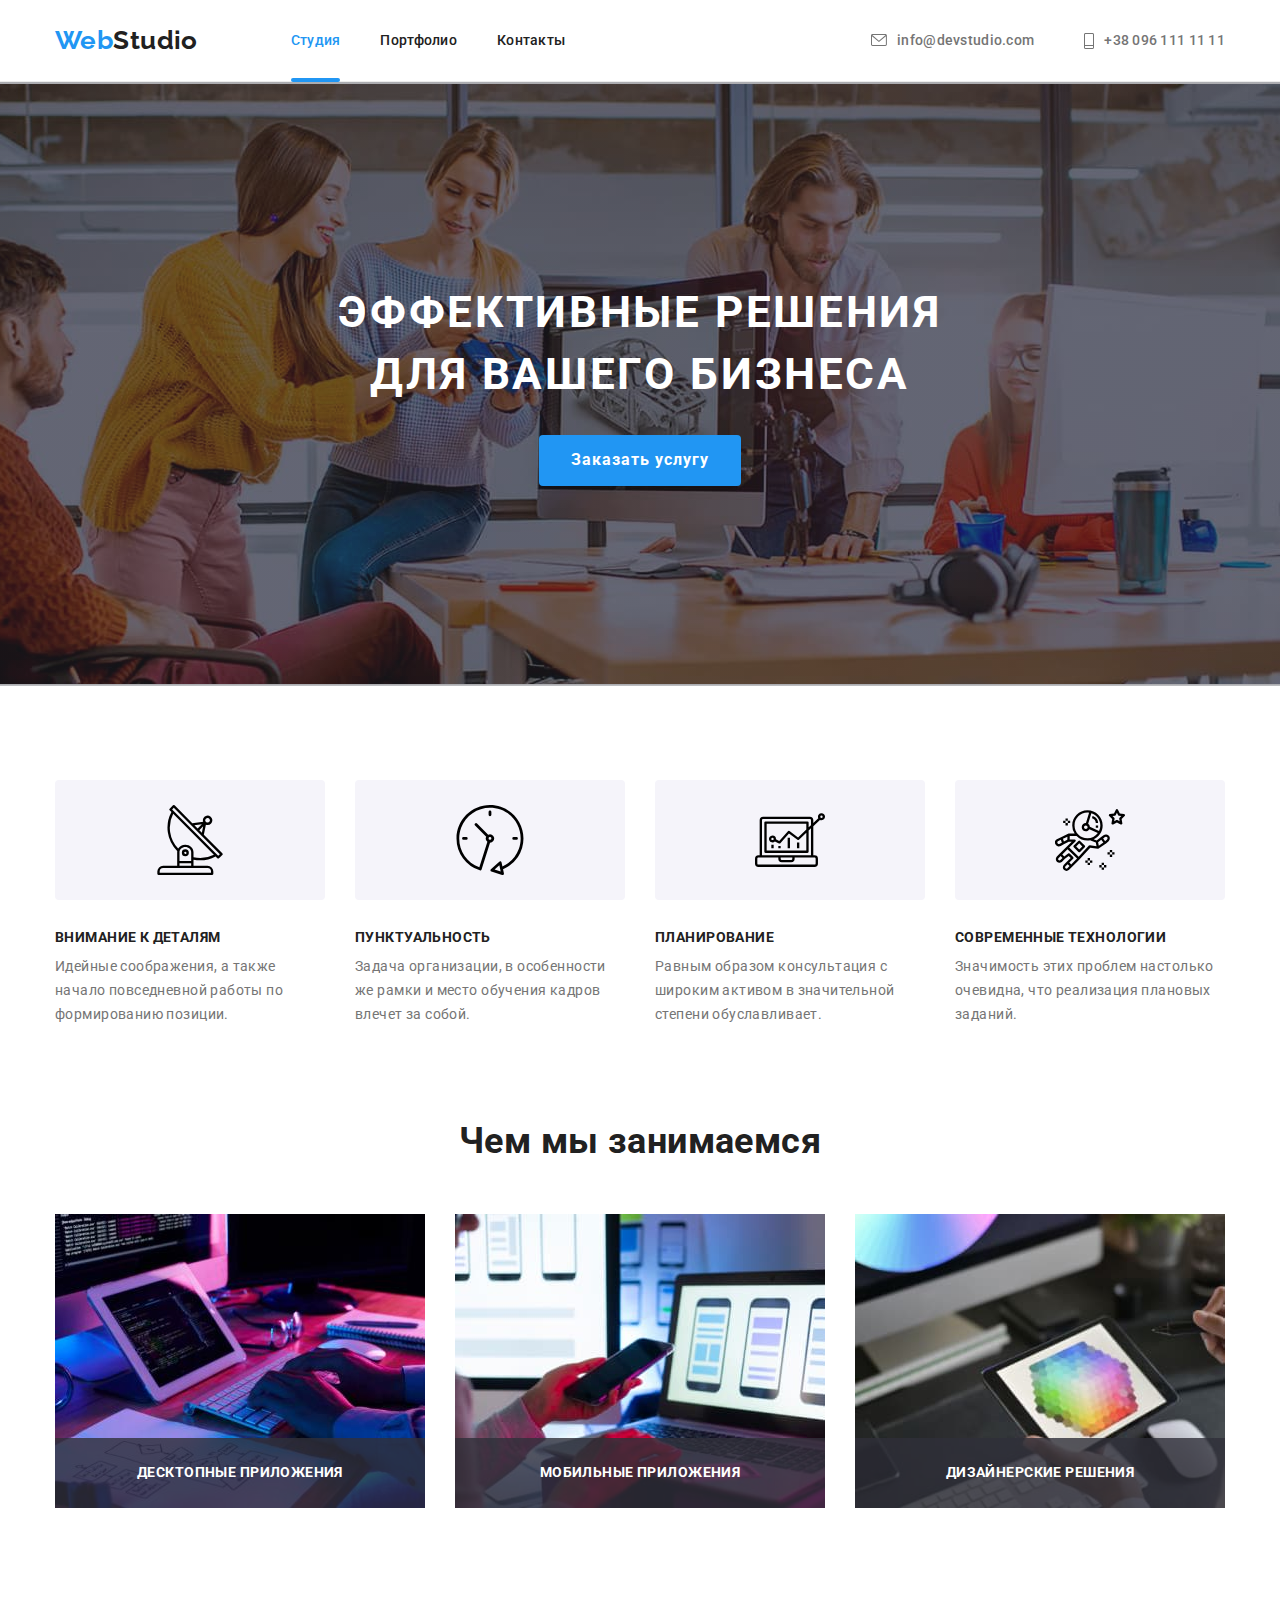
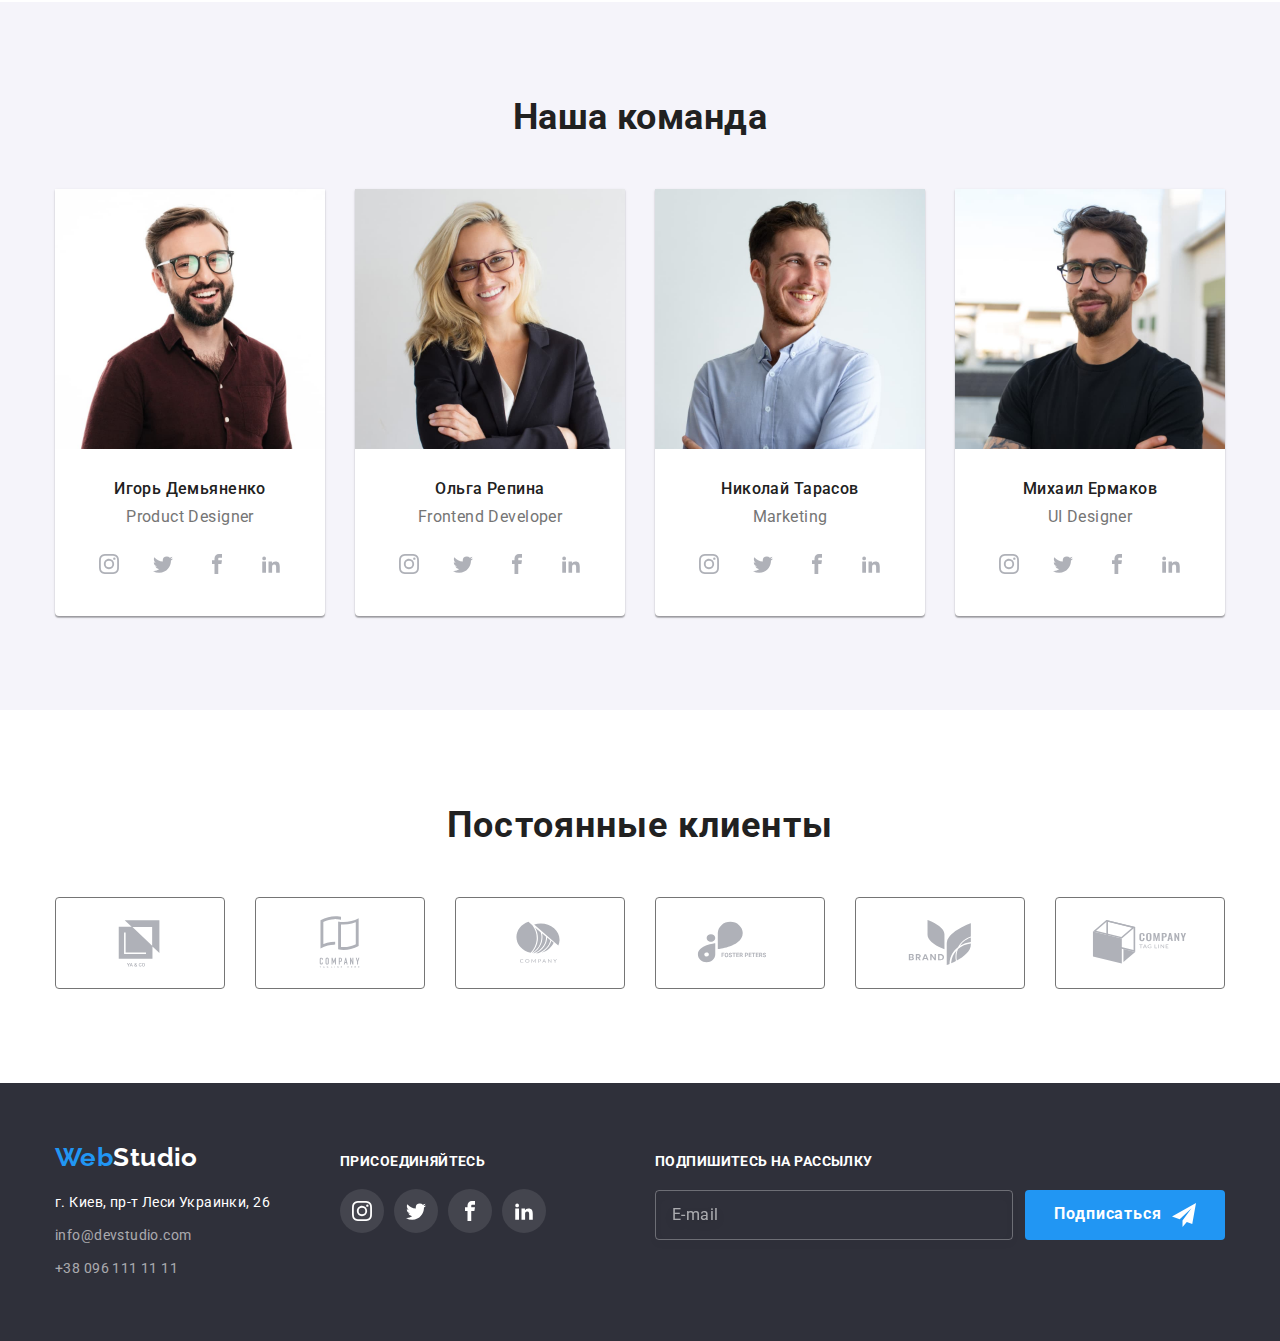
==== commit feb92651: "зробив виправлення" ====
--- a/index.html
+++ b/index.html
@@ -369,10 +369,16 @@
             </li>
           </ul>
         </div>
-        <div class="footer-form">
+        <form class="footer-form">
           <div class="footer-mail">
-            <label for="mail" class="text">Подпишитесь на рассылку</label>
-            <input type="mail" name="mail" id="mail" placeholder="E-mail" />
+            <label for="E-mail" class="text">Подпишитесь на рассылку</label>
+            <input
+              class="footer-mail-input"
+              type="text"
+              name="E-mail"
+              id="E-mail"
+              placeholder="E-mail"
+            />
           </div>
           <button type="submit" class="button-form">
             Подписаться
@@ -380,7 +386,7 @@
               <use href="./images/icons.svg/modal.svg#icon-icon-send"></use>
             </svg>
           </button>
-        </div>
+        </form>
       </div>
     </footer>
     <div class="backdrop is-hidden" data-modal>
@@ -394,15 +400,30 @@
           <p class="form-title">Оставьте свои данные, мы вам перезвоним</p>
           <div class="modal-flex">
             <label for="name" class="modal-list">Имя</label>
-            <input type="name" name="name" id="name" placeholder="" class="modal-input" />
+            <div class="modal-form-icon">
+              <input type="text" name="name" id="name" class="modal-input" />
+              <svg class="form-icon" width="12" height="12">
+                <use href="./images/icons.svg/modal.svg#icon-person"></use>
+              </svg>
+            </div>
           </div>
           <div class="modal-flex">
             <label for="tel" class="modal-list">Телефон</label>
-            <input type="tel" name="tel" id="tel" placeholder="" class="modal-input" />
+            <div class="modal-form-icon">
+              <input type="tel" name="tel" id="tel" class="modal-input" />
+              <svg class="form-icon" width="13" height="13">
+                <use href="./images/icons.svg/modal.svg#icon-tel"></use>
+              </svg>
+            </div>
           </div>
           <div class="modal-flex">
-            <label for="mail" class="modal-list">Почта</label>
-            <input type="mail" name="mail" id="mail" placeholder="" class="modal-input" />
+            <label for="email" class="modal-list">Почта</label>
+            <div class="modal-form-icon">
+              <input type="text" name="mail" id="email" class="modal-input" />
+              <svg class="form-icon" width="18" height="18">
+                <use href="./images/icons.svg/modal.svg#icon-mail"></use>
+              </svg>
+            </div>
           </div>
           <div class="modal-flex">
             <label for="coment" class="modal-list">Комментарий</label>
@@ -414,6 +435,19 @@
               class="textarea-modal"
             ></textarea>
           </div>
+          <label class="field">
+            <input
+              class="checkbox"
+              type="checkbox"
+              name="checkbox"
+              value="Соглашаюсь с рассылкой и принимаю"
+            />
+            <span class="icon-checkbox"></span>
+            <span class="ckeckbox-text"
+              >Соглашаюсь с рассылкой и принимаю
+              <a href="" class="link-checkbox">Условия договора</a></span
+            >
+          </label>
           <button type="submit" class="modal-btn">Отправить</button>
         </form>
       </div>
--- a/style/styles.css
+++ b/style/styles.css
@@ -6,7 +6,16 @@
 }
 
 .visually-hidden {
-  display: none;
+  position: absolute;
+  white-space: nowrap;
+  width: 1px;
+  height: 1px;
+  overflow: hidden;
+  border: 0;
+  padding: 0;
+  clip: rect(0 0 0 0);
+  clip-path: inset(50%);
+  margin: -1px;
 }
 body {
   background-color: white;
@@ -88,7 +97,7 @@
   position: absolute;
   content: '';
   left: 0;
-  bottom: 0;
+  bottom: -2px;
   width: 100%;
   height: 4px;
   border-radius: 2px;
@@ -417,8 +426,7 @@
   width: 170px;
   height: 92px;
 
-  transition: background-color 250ms cubic-bezier(0.4, 0, 0.2, 1),
-    color 250ms cubic-bezier(0.4, 0, 0.2, 1);
+  transition: border 250ms cubic-bezier(0.4, 0, 0.2, 1), color 250ms cubic-bezier(0.4, 0, 0.2, 1);
 }
 
 .company-link:hover,
@@ -554,7 +562,7 @@
   color: #ffffff;
 }
 
-.footer-mail input {
+.footer-mail-input {
   height: 50px;
   width: 358px;
   padding-left: 16px;
@@ -563,6 +571,13 @@
   filter: drop-shadow(0px 4px 4px rgba(0, 0, 0, 0.15));
   border-radius: 4px;
   color: rgba(255, 255, 255, 0.6);
+  outline: none;
+  transition: border-color 250ms cubic-bezier(0.4, 0, 0.2, 1);
+}
+
+.footer-mail-input:hover,
+.footer-mail-input:focus {
+  border-color: var(--accent-color);
 }
 
 .footer-mail input::placeholder {
@@ -588,7 +603,7 @@
   box-shadow: transparent;
   border-radius: 4px;
   border: none;
-  transition: box-shadow 500ms cubic-bezier(0.4, 0, 0.2, 1);
+  transition: box-shadow 250ms cubic-bezier(0.4, 0, 0.2, 1);
   cursor: pointer;
 }
 
@@ -770,8 +785,7 @@
   top: 50%;
   left: 50%;
   min-height: 581px;
-  min-width: 582px;
-  padding: 8px;
+  min-width: 528px;
   background-color: white;
   box-shadow: 0px 1px 3px rgba(0, 0, 0, 0.12), 0px 1px 1px rgba(0, 0, 0, 0.14),
     0px 2px 1px rgba(0, 0, 0, 0.2);
@@ -782,7 +796,9 @@
 }
 
 .modal-btn-close {
-  margin-left: auto;
+  position: absolute;
+  top: 8px;
+  right: 8px;
   display: flex;
   align-items: center;
   width: 30px;
@@ -791,8 +807,7 @@
   background: #ffffff;
   border: 1px solid rgba(0, 0, 0, 0.1);
   cursor: pointer;
-  transition-duration: 250ms;
-  transition-timing-function: cubic-bezier(0.4, 0, 0.2, 1);
+  transition: color 250ms cubic-bezier(0.4, 0, 0.2, 1);
 }
 
 .modal-btn-close:hover,
@@ -807,7 +822,7 @@
 .modal-form {
   width: 100%;
   height: 100%;
-  padding: 0 40px 40px 40px;
+  padding: 40px 40px 40px 40px;
 }
 
 .form-title {
@@ -835,20 +850,54 @@
   color: var(--primary-text-color);
 }
 
+.modal-form-icon {
+  position: relative;
+}
+
 .modal-input {
+  width: 100%;
   height: 40px;
   border: 1px solid rgba(33, 33, 33, 0.2);
   border-radius: 4px;
-  padding: 14px 0 14px 15px;
+  padding: 14px 0 14px 40px;
+  margin: 0;
+  outline: none;
+  transition: border-color 250ms cubic-bezier(0.4, 0, 0.2, 1);
+}
+
+.form-icon {
+  position: absolute;
+  top: 50%;
+  left: 15px;
+  transform: translateY(-50%);
+  transition: fill 250ms cubic-bezier(0.4, 0, 0.2, 1);
+}
+
+.modal-input:hover,
+.modal-input:focus {
+  border-color: var(--accent-color);
+}
+
+.modal-input:hover + .form-icon,
+.modal-input:focus + .form-icon {
+  fill: var(--accent-color);
 }
 
 .textarea-modal {
   resize: none;
+  margin: 0;
   padding: 12px 16px;
   width: 100%;
   height: 120px;
   border: 1px solid rgba(33, 33, 33, 0.2);
   border-radius: 4px;
+  outline: none;
+  transition: border-color 250ms cubic-bezier(0.4, 0, 0.2, 1);
+}
+
+.textarea-modal:hover,
+.textarea-modal:focus {
+  border-color: var(--accent-color);
 }
 
 .textarea-modal::placeholder {
@@ -858,6 +907,60 @@
   letter-spacing: 0.01em;
   color: rgba(117, 117, 117, 0.5);
 }
+.field {
+  margin-top: 20px;
+  margin-bottom: 40px;
+  display: flex;
+  align-items: center;
+  justify-content: center;
+}
+.checkbox {
+  position: absolute;
+  white-space: nowrap;
+  width: 1px;
+  height: 1px;
+  overflow: hidden;
+  border: 0;
+  padding: 0;
+  clip: rect(0 0 0 0);
+  clip-path: inset(50%);
+  margin: -1px;
+}
+
+.icon-checkbox {
+  margin-right: 8px;
+  display: inline-block;
+  width: 16px;
+  height: 15px;
+  border: 2px solid var(--text-title-color);
+  border-radius: 4px;
+}
+
+.checkbox:checked + .icon-checkbox {
+  border-color: transparent;
+  background-color: var(--accent-color);
+  background-image: url(../images/icons.svg/icon\ check.svg);
+  background-size: cover;
+  background-origin: border-box;
+  background-repeat: no-repeat;
+}
+
+.checkbox:focus + .icon-checkbox {
+  border-color: var(--accent-color);
+}
+
+.checkbox:checked:focus + .icon-checkbox {
+  background-image: url(../images/icons.svg/icon\ check.svg);
+}
+.checkbox-text {
+  font-weight: 400;
+  font-size: 14px;
+  line-height: 1.7;
+  letter-spacing: 0.03em;
+}
+.link-checkbox {
+  color: var(--accent-color);
+}
 
 .modal-btn {
   display: block;
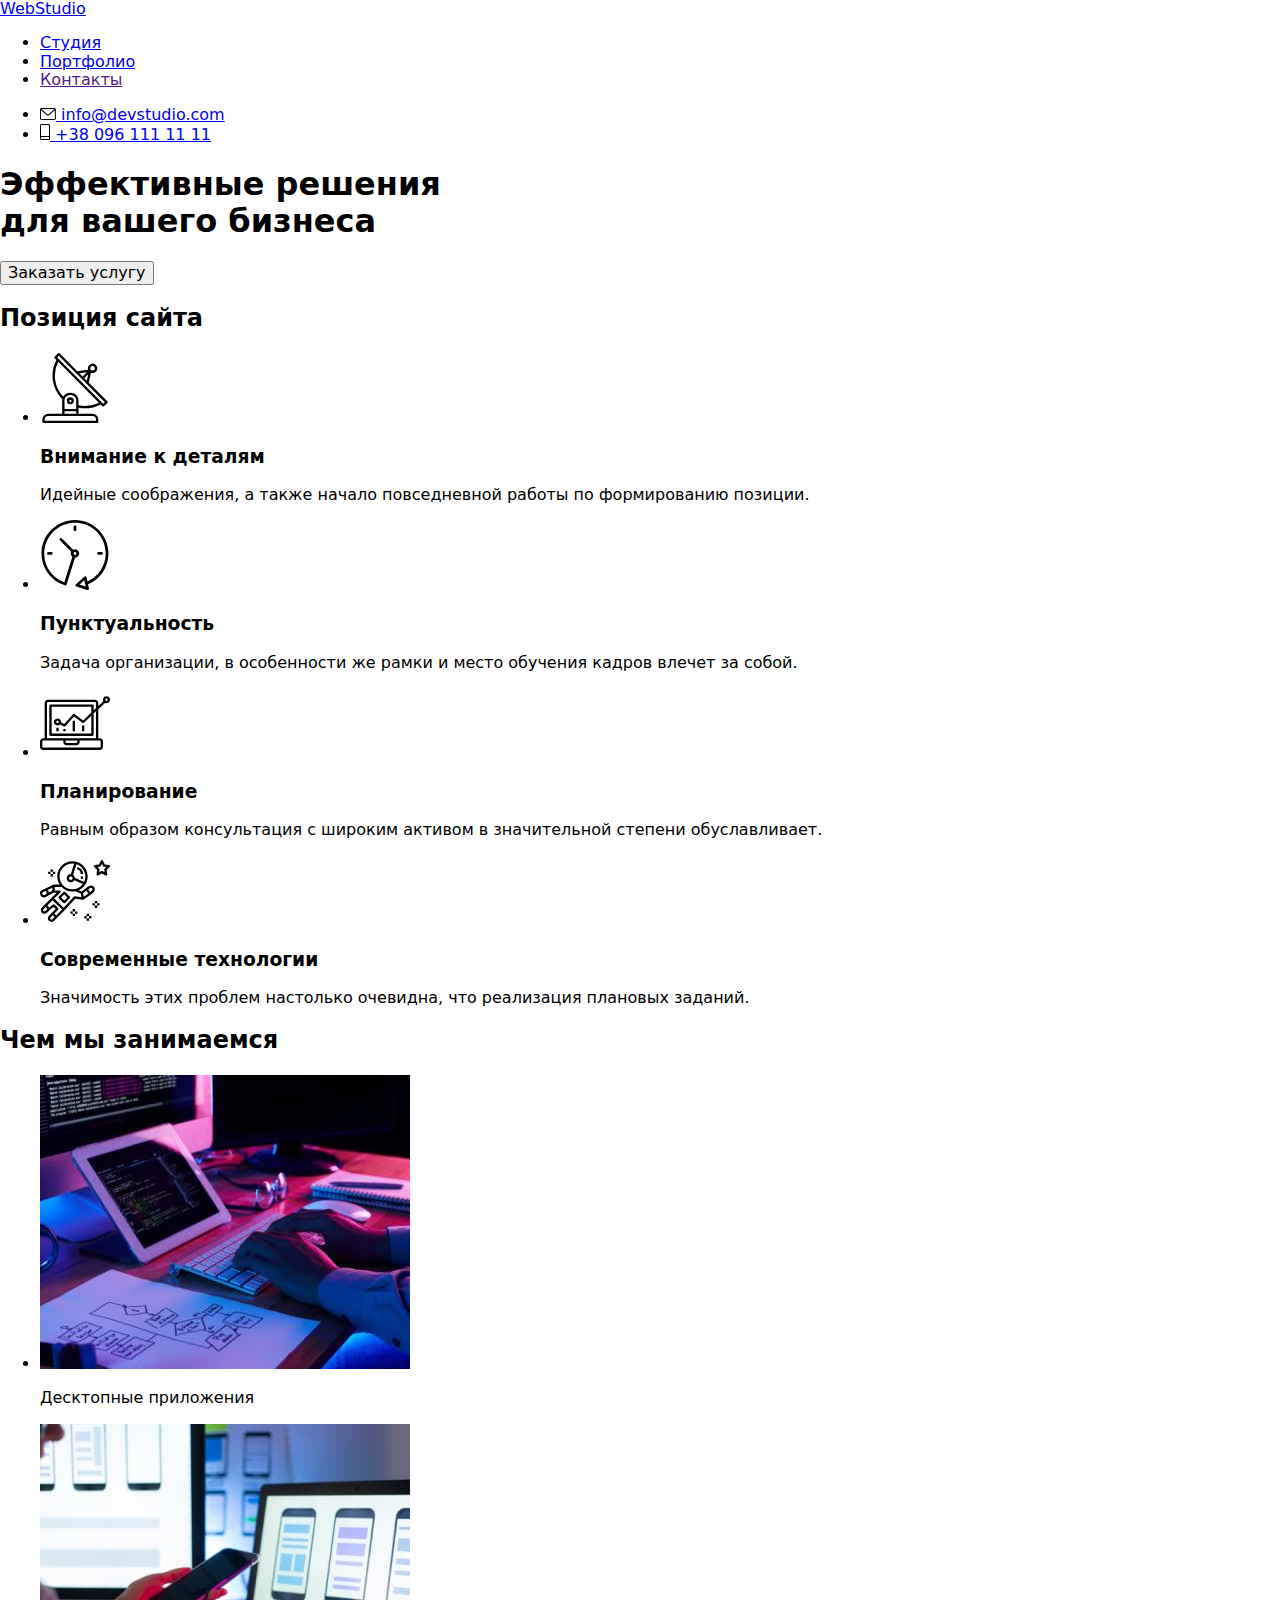
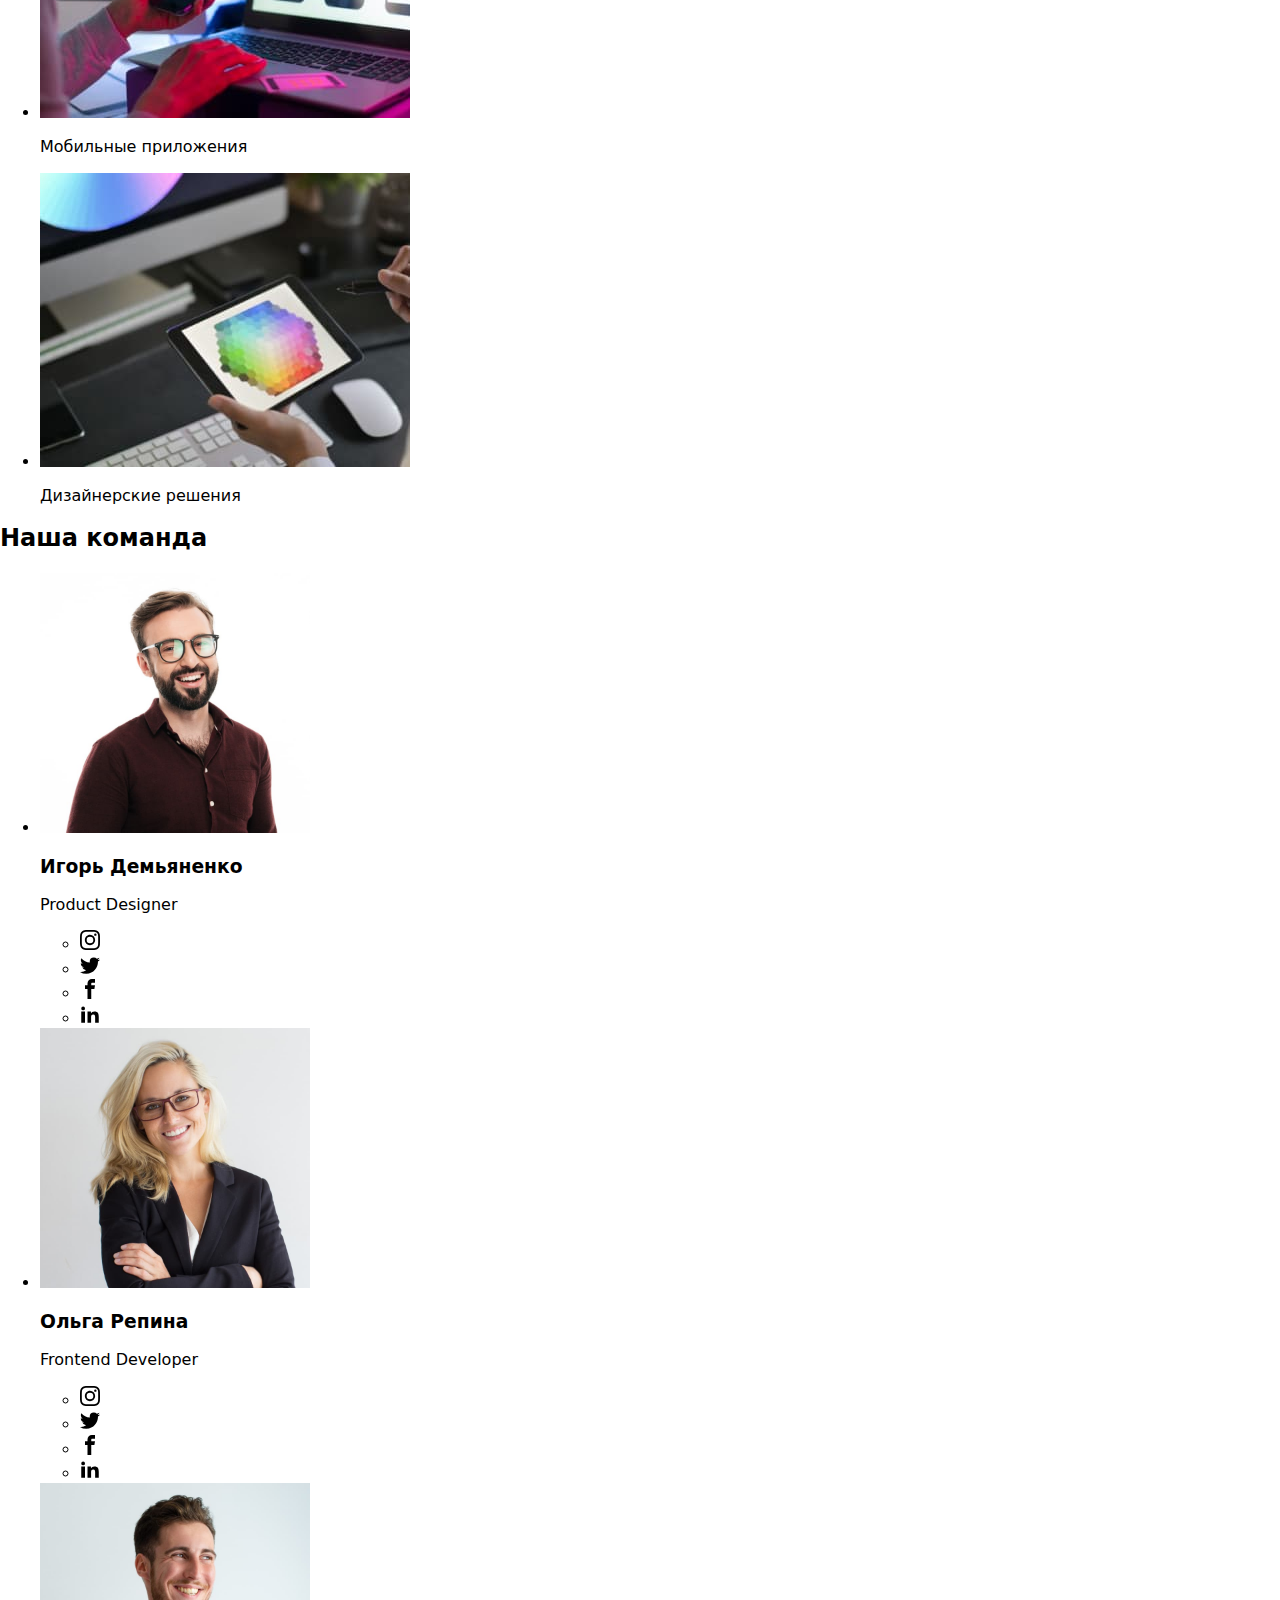
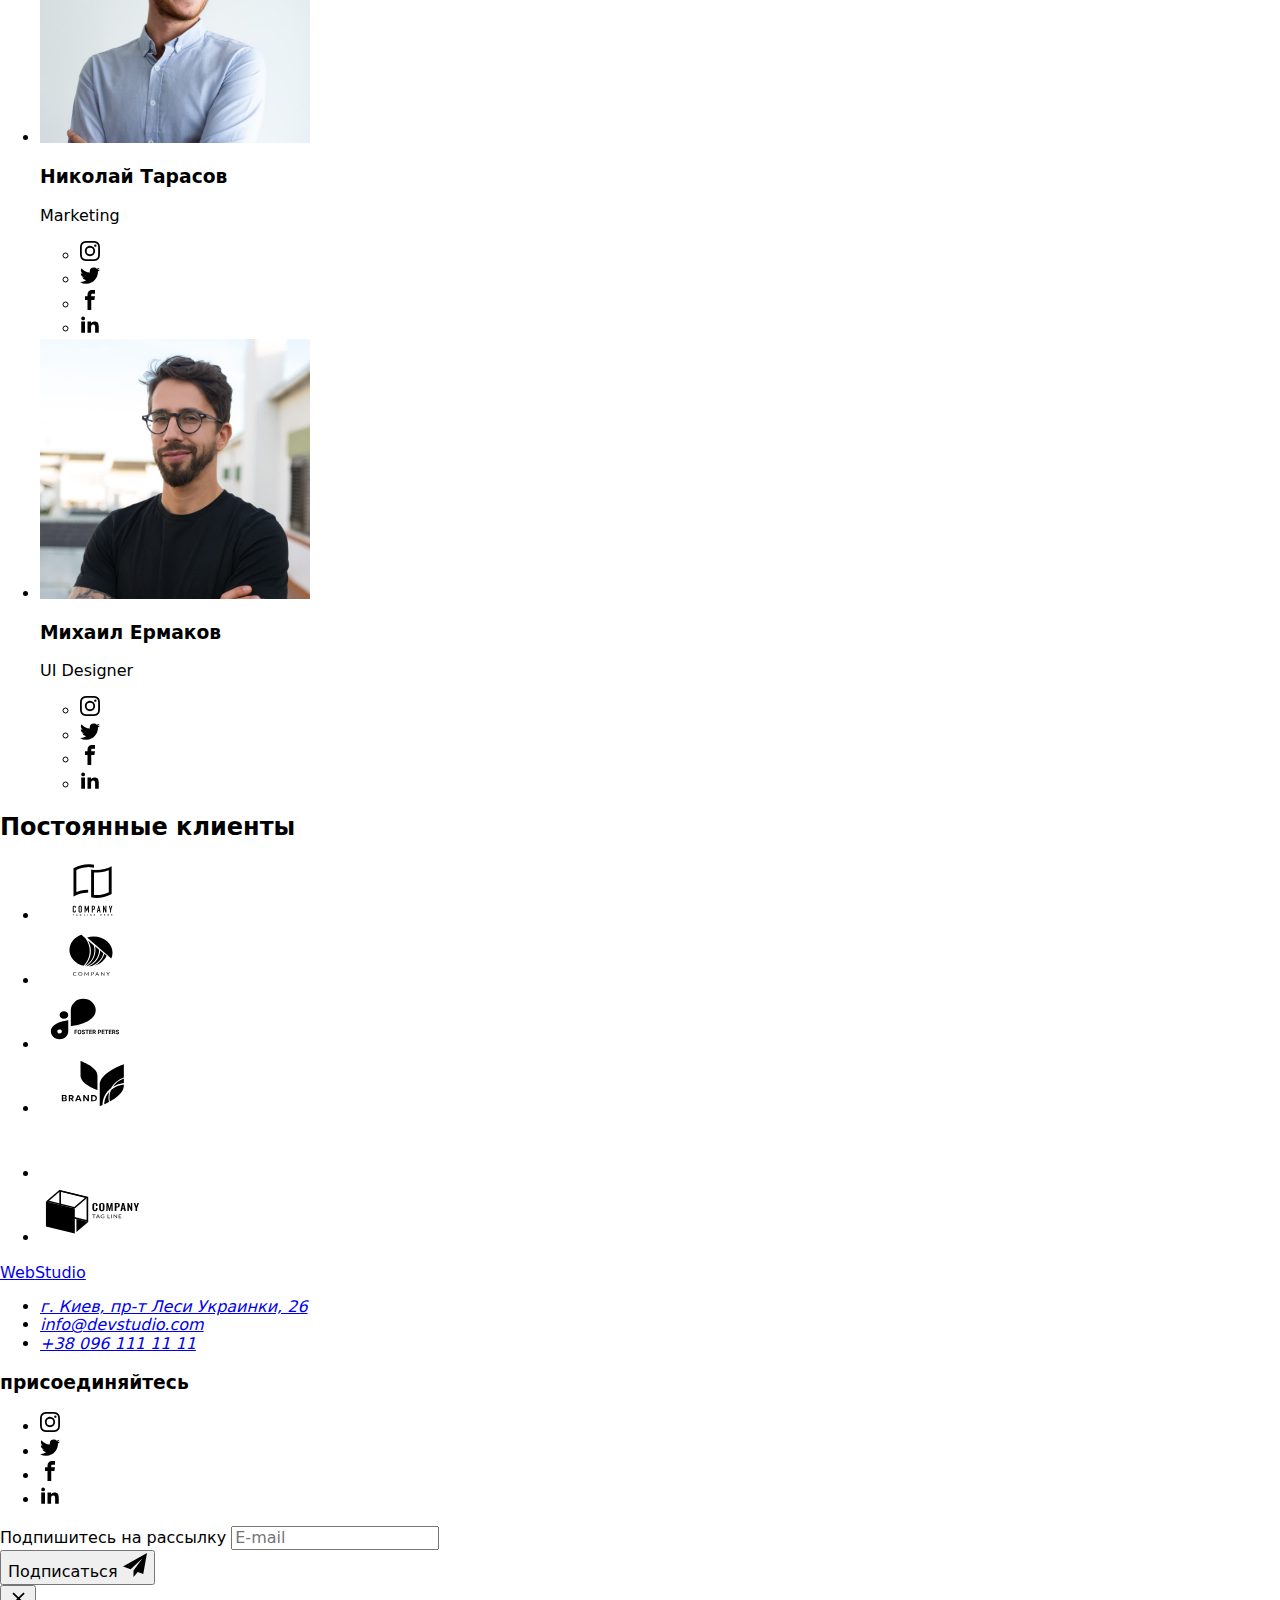
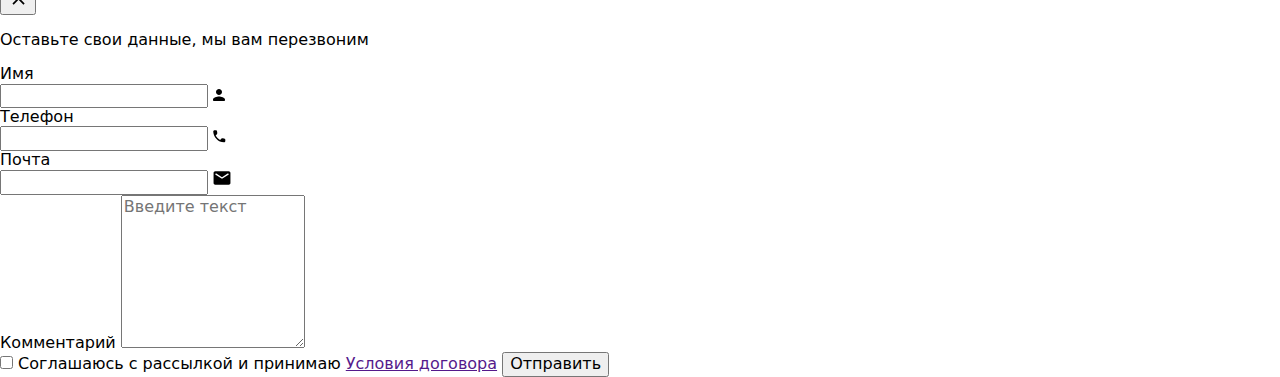
==== commit 3d33b22f: "+" ====
--- a/index.html
+++ b/index.html
@@ -12,7 +12,7 @@
       rel="stylesheet"
       href="https://cdnjs.cloudflare.com/ajax/libs/modern-normalize/1.1.0/modern-normalize.min.css"
     />
-    <link rel="stylesheet" href="style/styles.css" />
+    <link rel="stylesheet" href="./css/main.css" />
     <title>goit-markup-hw-05</title>
   </head>
   <body>
@@ -20,27 +20,35 @@
     <header>
       <div class="conteiner main-nav">
         <nav class="navigator">
-          <a href="./index.html" class="logo"><span class="logo-accent">Web</span>Studio</a>
-          <ul class="site-nav list">
-            <li class="item"><a href="" class="link curent">Студия</a></li>
-            <li class="item">
-              <a href="./portfolio.html" class="link">Портфолио</a>
-            </li>
-            <li class="item"><a href="" class="link">Контакты</a></li>
+          <a href="./index.html" class="logo header-logo"
+            ><span class="logo-accent">Web</span>Studio</a
+          >
+          <ul class="site-nav">
+            <li class="site-nav__item">
+              <a href="./index.html" class="site-nav__link curent">Студия</a>
+            </li>
+            <li class="site-nav__item">
+              <a href="./portfolio.html" class="site-nav__link">Портфолио</a>
+            </li>
+            <li class="site-nav__item">
+              <a href="" class="site-nav__link">Контакты</a>
+            </li>
           </ul>
         </nav>
-        <ul class="site-contact list">
-          <li class="item">
-            <a href="tomail:info@devstudio.com" class="link">
-              <svg class="contact-icon" width="16" height="12">
-                <use href="./images/icons.svg/header.svg#icon-envelope-hover"></use>
+        <ul class="contact__list">
+          <li class="contact__item">
+            <a href="tomail:info@devstudio.com" class="contact__link">
+              <svg class="contact__icon" width="16" height="12">
+                <use
+                  href="./images/icons.svg/header.svg#icon-envelope-hover"
+                ></use>
               </svg>
               info@devstudio.com
             </a>
           </li>
-          <li class="item">
-            <a href="tel:+380961111111" class="link">
-              <svg class="contact-icon" width="10" height="16">
+          <li class="contact__item">
+            <a href="tel:+380961111111" class="contact__link">
+              <svg class="contact__icon" width="10" height="16">
                 <use href="./images/icons.svg/header.svg#icon-Vector-2"></use>
               </svg>
               +38 096 111 11 11</a
@@ -53,57 +61,71 @@
     <main>
       <section class="hero">
         <div class="conteiner">
-          <h1 class="title">Эффективные решения<br />для вашего бизнеса</h1>
-          <button type="button" class="hero-button" data-modal-open>Заказать услугу</button>
+          <h1 class="hero_title">
+            Эффективные решения<br />для вашего бизнеса
+          </h1>
+          <button type="button" class="button" data-modal-open>
+            Заказать услугу
+          </button>
         </div>
       </section>
-      <!-- peculiarities -->
+      <!-- feature -->
       <section class="section">
-        <div class="conteiner flex-conteiner">
+        <div class="conteiner">
           <h2 class="visually-hidden">Позиция сайта</h2>
-          <ul class="feature-list list">
-            <li class="item">
-              <div class="icon-conteiner">
-                <svg class="feature-icon" width="70" height="70">
-                  <use href="./images/icons.svg/sprite.svg#icon-antenna-1"></use>
-                </svg>
-              </div>
-              <h3 class="title">Внимание к деталям</h3>
-              <p class="paragraf">
-                Идейные соображения, а также начало повседневной работы по формированию позиции.
+          <ul class="feature__list list">
+            <li class="feature__item">
+              <div class="feature-conteiner">
+                <svg class="feature-conteiner__icon" width="70" height="70">
+                  <use
+                    href="./images/icons.svg/sprite.svg#icon-antenna-1"
+                  ></use>
+                </svg>
+              </div>
+              <h3 class="feature-conteiner__title">Внимание к деталям</h3>
+              <p class="feature-conteiner__paragraf">
+                Идейные соображения, а также начало повседневной работы по
+                формированию позиции.
               </p>
             </li>
-            <li class="item">
-              <div class="icon-conteiner">
-                <svg class="feature-icon" width="70" height="70">
+            <li class="feature__item">
+              <div class="feature-conteiner">
+                <svg class="feature-conteiner__icon" width="70" height="70">
                   <use href="./images/icons.svg/sprite.svg#icon-clock-1"></use>
                 </svg>
               </div>
-              <h3 class="title">Пунктуальность</h3>
-              <p class="paragraf">
-                Задача организации, в особенности же рамки и место обучения кадров влечет за собой.
+              <h3 class="feature-conteiner__title">Пунктуальность</h3>
+              <p class="feature-conteiner__paragraf">
+                Задача организации, в особенности же рамки и место обучения
+                кадров влечет за собой.
               </p>
             </li>
-            <li class="item">
-              <div class="icon-conteiner">
-                <svg class="feature-icon" width="70" height="70">
-                  <use href="./images/icons.svg/sprite.svg#icon-diagram-1"></use>
-                </svg>
-              </div>
-              <h3 class="title">Планирование</h3>
-              <p class="paragraf">
-                Равным образом консультация с широким активом в значительной степени обуславливает.
+            <li class="feature__item">
+              <div class="feature-conteiner">
+                <svg class="feature-conteiner__icon" width="70" height="70">
+                  <use
+                    href="./images/icons.svg/sprite.svg#icon-diagram-1"
+                  ></use>
+                </svg>
+              </div>
+              <h3 class="feature-conteiner__title">Планирование</h3>
+              <p class="feature-conteiner__paragraf">
+                Равным образом консультация с широким активом в значительной
+                степени обуславливает.
               </p>
             </li>
-            <li class="item">
-              <div class="icon-conteiner">
-                <svg class="feature-icon" width="70" height="70">
-                  <use href="./images/icons.svg/sprite.svg#icon-astronaut-1"></use>
-                </svg>
-              </div>
-              <h3 class="title">Современные технологии</h3>
-              <p class="paragraf">
-                Значимость этих проблем настолько очевидна, что реализация плановых заданий.
+            <li class="feature__item">
+              <div class="feature-conteiner">
+                <svg class="feature-conteiner__icon" width="70" height="70">
+                  <use
+                    href="./images/icons.svg/sprite.svg#icon-astronaut-1"
+                  ></use>
+                </svg>
+              </div>
+              <h3 class="feature-conteiner__title">Современные технологии</h3>
+              <p class="feature-conteiner__paragraf">
+                Значимость этих проблем настолько очевидна, что реализация
+                плановых заданий.
               </p>
             </li>
           </ul>
@@ -112,21 +134,21 @@
       <!-- About -->
       <section class="section padding">
         <div class="conteiner">
-          <h2 class="about-title">Чем мы занимаемся</h2>
-          <ul class="flex-about list">
-            <li class="item">
+          <h2 class="title">Чем мы занимаемся</h2>
+          <ul class="about__list list">
+            <li class="about__item">
               <img src="./images/img1.jpg" alt="комп" width="370" />
               <div class="photo-text">
                 <p class="photo-paragraf">Десктопные приложения</p>
               </div>
             </li>
-            <li class="item">
+            <li class="about__item">
               <img src="./images/img2.jpg" alt="телефон" width="370" />
               <div class="photo-text">
                 <p class="photo-paragraf">Мобильные приложения</p>
               </div>
             </li>
-            <li class="item">
+            <li class="about__item">
               <img src="./images/img3.jpg" alt="планшет" width="370" />
               <div class="photo-text">
                 <p class="photo-paragraf">Дизайнерские решения</p>
@@ -139,127 +161,163 @@
       <section class="about-team section">
         <div class="conteiner">
           <h2 class="title">Наша команда</h2>
-          <ul class="flex-team list">
-            <li class="item">
+          <ul class="team__list list">
+            <li class="team__item">
               <img src="./images/img(4)(1).jpg" alt="парень" width="270" />
-              <h3 class="name">Игорь Демьяненко</h3>
-              <p class="profession">Product Designer</p>
-              <ul class="flex-social-media list">
-                <li class="social-item">
-                  <a href="" class="social-link">
-                    <svg class="social-logo" width="20" height="20">
-                      <use href="./images/icons.svg/sprite.svg#icon-instagram"></use></svg
-                  ></a>
-                </li>
-                <li class="social-item">
-                  <a href="" class="social-link">
-                    <svg class="social-logo" width="20" height="20">
-                      <use href="./images/icons.svg/sprite.svg#icon-twitter"></use></svg
-                  ></a>
-                </li>
-                <li class="social-item">
-                  <a href="" class="social-link">
-                    <svg class="social-logo" width="20" height="20">
-                      <use href="./images/icons.svg/sprite.svg#icon-facebook"></use></svg
-                  ></a>
-                </li>
-                <li class="social-item">
-                  <a href="" class="social-link">
-                    <svg class="social-logo" width="20" height="20">
-                      <use href="./images/icons.svg/sprite.svg#icon-linkedin2"></use></svg
+              <h3 class="team__name">Игорь Демьяненко</h3>
+              <p class="team__profession">Product Designer</p>
+              <ul class="social__list list">
+                <li class="social__item">
+                  <a href="" class="social__link">
+                    <svg class="social__logo" width="20" height="20">
+                      <use
+                        href="./images/icons.svg/sprite.svg#icon-instagram"
+                      ></use></svg
+                  ></a>
+                </li>
+                <li class="social__item">
+                  <a href="" class="social__link">
+                    <svg class="social__logo" width="20" height="20">
+                      <use
+                        href="./images/icons.svg/sprite.svg#icon-twitter"
+                      ></use></svg
+                  ></a>
+                </li>
+                <li class="social__item">
+                  <a href="" class="social__link">
+                    <svg class="social__logo" width="20" height="20">
+                      <use
+                        href="./images/icons.svg/sprite.svg#icon-facebook"
+                      ></use></svg
+                  ></a>
+                </li>
+                <li class="social__item">
+                  <a href="" class="social__link">
+                    <svg class="social__logo" width="20" height="20">
+                      <use
+                        href="./images/icons.svg/sprite.svg#icon-linkedin2"
+                      ></use></svg
                   ></a>
                 </li>
               </ul>
             </li>
-            <li class="item">
+            <li class="team__item">
               <img src="./images/img(5)(1).jpg" alt="девушка" width="270" />
-              <h3 class="name">Ольга Репина</h3>
-              <p class="profession">Frontend Developer</p>
-              <ul class="flex-social-media list">
-                <li class="social-item">
-                  <a href="" class="social-link">
-                    <svg class="social-logo" width="20" height="20">
-                      <use href="./images/icons.svg/sprite.svg#icon-instagram"></use></svg
-                  ></a>
-                </li>
-                <li class="social-item">
-                  <a href="" class="social-link">
-                    <svg class="social-logo" width="20" height="20">
-                      <use href="./images/icons.svg/sprite.svg#icon-twitter"></use></svg
-                  ></a>
-                </li>
-                <li class="social-item">
-                  <a href="" class="social-link">
-                    <svg class="social-logo" width="20" height="20">
-                      <use href="./images/icons.svg/sprite.svg#icon-facebook"></use></svg
-                  ></a>
-                </li>
-                <li class="social-item">
-                  <a href="" class="social-link">
-                    <svg class="social-logo" width="20" height="20">
-                      <use href="./images/icons.svg/sprite.svg#icon-linkedin2"></use></svg
+              <h3 class="team__name">Ольга Репина</h3>
+              <p class="team__profession">Frontend Developer</p>
+              <ul class="social__list list">
+                <li class="social__item">
+                  <a href="" class="social__link">
+                    <svg class="social__logo" width="20" height="20">
+                      <use
+                        href="./images/icons.svg/sprite.svg#icon-instagram"
+                      ></use></svg
+                  ></a>
+                </li>
+                <li class="social__item">
+                  <a href="" class="social__link">
+                    <svg class="social__logo" width="20" height="20">
+                      <use
+                        href="./images/icons.svg/sprite.svg#icon-twitter"
+                      ></use></svg
+                  ></a>
+                </li>
+                <li class="social__item">
+                  <a href="" class="social__link">
+                    <svg class="social__logo" width="20" height="20">
+                      <use
+                        href="./images/icons.svg/sprite.svg#icon-facebook"
+                      ></use></svg
+                  ></a>
+                </li>
+                <li class="social__item">
+                  <a href="" class="social__link">
+                    <svg class="social__logo" width="20" height="20">
+                      <use
+                        href="./images/icons.svg/sprite.svg#icon-linkedin2"
+                      ></use></svg
                   ></a>
                 </li>
               </ul>
             </li>
-            <li class="item">
+            <li class="team__item">
               <img src="./images/img(6)(1).jpg" alt="парень" width="270" />
-              <h3 class="name">Николай Тарасов</h3>
-              <p class="profession">Marketing</p>
-              <ul class="flex-social-media list">
-                <li class="social-item">
-                  <a href="" class="social-link">
-                    <svg class="social-logo" width="20" height="20">
-                      <use href="./images/icons.svg/sprite.svg#icon-instagram"></use></svg
-                  ></a>
-                </li>
-                <li class="social-item">
-                  <a href="" class="social-link">
-                    <svg class="social-logo" width="20" height="20">
-                      <use href="./images/icons.svg/sprite.svg#icon-twitter"></use></svg
-                  ></a>
-                </li>
-                <li class="social-item">
-                  <a href="" class="social-link">
-                    <svg class="social-logo" width="20" height="20">
-                      <use href="./images/icons.svg/sprite.svg#icon-facebook"></use></svg
-                  ></a>
-                </li>
-                <li class="social-item">
-                  <a href="" class="social-link">
-                    <svg class="social-logo" width="20" height="20">
-                      <use href="./images/icons.svg/sprite.svg#icon-linkedin2"></use></svg
+              <h3 class="team__name">Николай Тарасов</h3>
+              <p class="team__profession">Marketing</p>
+              <ul class="social__list list">
+                <li class="social__item">
+                  <a href="" class="social__link">
+                    <svg class="social__logo" width="20" height="20">
+                      <use
+                        href="./images/icons.svg/sprite.svg#icon-instagram"
+                      ></use></svg
+                  ></a>
+                </li>
+                <li class="social__item">
+                  <a href="" class="social__link">
+                    <svg class="social__logo" width="20" height="20">
+                      <use
+                        href="./images/icons.svg/sprite.svg#icon-twitter"
+                      ></use></svg
+                  ></a>
+                </li>
+                <li class="social__item">
+                  <a href="" class="social__link">
+                    <svg class="social__logo" width="20" height="20">
+                      <use
+                        href="./images/icons.svg/sprite.svg#icon-facebook"
+                      ></use></svg
+                  ></a>
+                </li>
+                <li class="social__item">
+                  <a href="" class="social__link">
+                    <svg class="social__logo" width="20" height="20">
+                      <use
+                        href="./images/icons.svg/sprite.svg#icon-linkedin2"
+                      ></use></svg
                   ></a>
                 </li>
               </ul>
             </li>
-            <li class="item">
-              <img src="./images/img(7)(1).jpg" alt="парень в очках" width="270" />
-              <h3 class="name">Михаил Ермаков</h3>
-              <p class="profession">UI Designer</p>
-              <ul class="flex-social-media list">
-                <li class="social-item">
-                  <a href="" class="social-link">
-                    <svg class="social-logo" width="20" height="20">
-                      <use href="./images/icons.svg/sprite.svg#icon-instagram"></use></svg
-                  ></a>
-                </li>
-                <li class="social-item">
-                  <a href="" class="social-link">
-                    <svg class="social-logo" width="20" height="20">
-                      <use href="./images/icons.svg/sprite.svg#icon-twitter"></use></svg
-                  ></a>
-                </li>
-                <li class="social-item">
-                  <a href="" class="social-link">
-                    <svg class="social-logo" width="20" height="20">
-                      <use href="./images/icons.svg/sprite.svg#icon-facebook"></use></svg
-                  ></a>
-                </li>
-                <li class="social-item">
-                  <a href="" class="social-link">
-                    <svg class="social-logo" width="20" height="20">
-                      <use href="./images/icons.svg/sprite.svg#icon-linkedin2"></use></svg
+            <li class="team__item">
+              <img
+                src="./images/img(7)(1).jpg"
+                alt="парень в очках"
+                width="270"
+              />
+              <h3 class="team__name">Михаил Ермаков</h3>
+              <p class="team__profession">UI Designer</p>
+              <ul class="social__list list">
+                <li class="social__item">
+                  <a href="" class="social__link">
+                    <svg class="social__logo" width="20" height="20">
+                      <use
+                        href="./images/icons.svg/sprite.svg#icon-instagram"
+                      ></use></svg
+                  ></a>
+                </li>
+                <li class="social__item">
+                  <a href="" class="social__link">
+                    <svg class="social__logo" width="20" height="20">
+                      <use
+                        href="./images/icons.svg/sprite.svg#icon-twitter"
+                      ></use></svg
+                  ></a>
+                </li>
+                <li class="social__item">
+                  <a href="" class="social__link">
+                    <svg class="social__logo" width="20" height="20">
+                      <use
+                        href="./images/icons.svg/sprite.svg#icon-facebook"
+                      ></use></svg
+                  ></a>
+                </li>
+                <li class="social__item">
+                  <a href="" class="social__link">
+                    <svg class="social__logo" width="20" height="20">
+                      <use
+                        href="./images/icons.svg/sprite.svg#icon-linkedin2"
+                      ></use></svg
                   ></a>
                 </li>
               </ul>
@@ -270,46 +328,46 @@
       <!-- Company -->
       <section class="section company">
         <div class="conteiner">
-          <h2 class="company-title">Постоянные клиенты</h2>
-          <ul class="company-item list">
-            <li class="company-conteiner">
-              <a href="" class="company-link">
-                <svg class="icon-company" width="106" height="60">
-                  <use href="./images/icons.svg/sprite.svg#icon-Logo"></use>
+          <h2 class="title">Постоянные клиенты</h2>
+          <ul class="company__list list">
+            <li class="company__item">
+              <a href="" class="company__link">
+                <svg class="company__icon" width="106" height="60">
+                  <use href="./images/icons.svg/sprite.svg#icon-Logo-1"></use>
                 </svg>
               </a>
             </li>
-            <li class="company-conteiner">
-              <a href="" class="company-link">
-                <svg class="icon-company" width="106" height="60">
-                  <use href="./images/icons.svg/sprite.svg#icon-Logo-1"></use>
+            <li class="company__item">
+              <a href="" class="company__link">
+                <svg class="company__icon" width="106" height="60">
+                  <use href="./images/icons.svg/sprite.svg#icon-Logo-2"></use>
                 </svg>
               </a>
             </li>
-            <li class="company-conteiner">
-              <a href="" class="company-link">
-                <svg class="icon-company" width="106" height="60">
-                  <use href="./images/icons.svg/sprite.svg#icon-Logo-2"></use>
+            <li class="company__item">
+              <a href="" class="company__link">
+                <svg class="company__icon" width="106" height="60">
+                  <use href="./images/icons.svg/sprite.svg#icon-Logo-3"></use>
                 </svg>
               </a>
             </li>
-            <li class="company-conteiner">
-              <a href="" class="company-link">
-                <svg class="icon-company" width="106" height="60">
-                  <use href="./images/icons.svg/sprite.svg#icon-Logo-3"></use>
+            <li class="company__item">
+              <a href="" class="company__link">
+                <svg class="company__icon" width="106" height="60">
+                  <use href="./images/icons.svg/sprite.svg#icon-Logo-4"></use>
                 </svg>
               </a>
             </li>
-            <li class="company-conteiner">
-              <a href="" class="company-link">
-                <svg class="icon-company" width="106" height="60">
-                  <use href="./images/icons.svg/sprite.svg#icon-Logo-4"></use>
+            <li class="company__item">
+              <a href="" class="company__link">
+                <svg class="company__icon" width="106" height="60">
+                  <use href="./images/icons.svg/sprite.svg#icon-Logo-5"></use>
                 </svg>
               </a>
             </li>
-            <li class="company-conteiner">
-              <a href="" class="company-link">
-                <svg class="icon-company" width="106" height="60">
+            <li class="company__item">
+              <a href="" class="company__link">
+                <svg class="company__icon" width="106" height="60">
                   <use href="./images/icons.svg/sprite.svg#icon-Logo-6"></use>
                 </svg>
               </a>
@@ -321,66 +379,85 @@
     <footer class="footer">
       <div class="conteiner contact-menu">
         <div>
-          <a href="./index.html" class="footer-logo"
-            ><span class="logo-accent">Web</span><span class="footer-logo-accent">Studio</span></a
+          <a href="./index.html" class="logo footer-logo"
+            ><span class="logo-accent">Web</span
+            ><span class="footer-logo-accent">Studio</span></a
           >
           <address>
             <ul class="contact-footer list">
-              <li class="item">
-                <a href="https://goo.gl/maps/BdsSgtMAJnZPHCbD8" target="_blank" class="address">
+              <li class="contact-footer__item">
+                <a
+                  href="https://goo.gl/maps/BdsSgtMAJnZPHCbD8"
+                  target="_blank"
+                  class="contact-footer__address"
+                >
                   г. Киев, пр-т Леси Украинки, 26
                 </a>
               </li>
-              <li class="item">
-                <a href="tomail:info@devstudio.com" class="link">info@devstudio.com</a>
+              <li class="contact-footer__item">
+                <a href="tomail:info@devstudio.com" class="contact-footer__link"
+                  >info@devstudio.com</a
+                >
               </li>
-              <li class="item">
-                <a href="tel:+380961111111" class="link">+38 096 111 11 11</a>
+              <li class="contact-footer__item">
+                <a href="tel:+380961111111" class="contact-footer__link"
+                  >+38 096 111 11 11</a
+                >
               </li>
             </ul>
           </address>
         </div>
         <div class="connect">
-          <h3 class="footer-social">присоединяйтесь</h3>
-          <ul class="footer-list list">
-            <li class="footer-social-item">
-              <a href="" class="footer-social-link">
+          <h3 class="connect__title">присоединяйтесь</h3>
+          <ul class="social__list list">
+            <li class="social__item--margin">
+              <a href="" class="social__link social__link--color">
                 <svg class="footer-social-logo" width="20" height="20">
-                  <use href="./images/icons.svg/sprite.svg#icon-instagram"></use></svg
+                  <use
+                    href="./images/icons.svg/sprite.svg#icon-instagram"
+                  ></use></svg
               ></a>
             </li>
-            <li class="footer-social-item">
-              <a href="" class="footer-social-link">
+            <li class="social__item--margin">
+              <a href="" class="social__link social__link--color">
                 <svg class="footer-social-logo" width="20" height="20">
-                  <use href="./images/icons.svg/sprite.svg#icon-twitter"></use></svg
+                  <use
+                    href="./images/icons.svg/sprite.svg#icon-twitter"
+                  ></use></svg
               ></a>
             </li>
-            <li class="footer-social-item">
-              <a href="" class="footer-social-link">
+            <li class="social__item--margin">
+              <a href="" class="social__link social__link--color">
                 <svg class="footer-social-logo" width="20" height="20">
-                  <use href="./images/icons.svg/sprite.svg#icon-facebook"></use></svg
+                  <use
+                    href="./images/icons.svg/sprite.svg#icon-facebook"
+                  ></use></svg
               ></a>
             </li>
-            <li class="footer-social-item">
-              <a href="" class="footer-social-link">
+            <li class="social__item--margin">
+              <a href="" class="social__link social__link--color">
                 <svg class="footer-social-logo" width="20" height="20">
-                  <use href="./images/icons.svg/sprite.svg#icon-linkedin2"></use></svg
+                  <use
+                    href="./images/icons.svg/sprite.svg#icon-linkedin2"
+                  ></use></svg
               ></a>
             </li>
           </ul>
         </div>
-        <form class="footer-form">
-          <div class="footer-mail">
-            <label for="E-mail" class="text">Подпишитесь на рассылку</label>
+        <form class="form">
+          <div class="form_mail">
+            <label for="E-mail" class="form_text"
+              >Подпишитесь на рассылку</label
+            >
             <input
-              class="footer-mail-input"
+              class="form_input"
               type="text"
               name="E-mail"
               id="E-mail"
               placeholder="E-mail"
             />
           </div>
-          <button type="submit" class="button-form">
+          <button type="submit" class="button button-form">
             Подписаться
             <svg class="icon-form" width="24" height="24">
               <use href="./images/icons.svg/modal.svg#icon-icon-send"></use>
@@ -396,37 +473,37 @@
             <use href="./images/icons.svg/modal.svg#icon-close-black"></use>
           </svg>
         </button>
-        <form class="modal-form">
-          <p class="form-title">Оставьте свои данные, мы вам перезвоним</p>
-          <div class="modal-flex">
-            <label for="name" class="modal-list">Имя</label>
-            <div class="modal-form-icon">
-              <input type="text" name="name" id="name" class="modal-input" />
-              <svg class="form-icon" width="12" height="12">
+        <form class="form_modal">
+          <p class="form_title">Оставьте свои данные, мы вам перезвоним</p>
+          <div class="form_flex">
+            <label for="name" class="form_list">Имя</label>
+            <div class="input_conteiner">
+              <input type="text" name="name" id="name" class="input__line" />
+              <svg class="input__icon" width="12" height="12">
                 <use href="./images/icons.svg/modal.svg#icon-person"></use>
               </svg>
             </div>
           </div>
-          <div class="modal-flex">
-            <label for="tel" class="modal-list">Телефон</label>
-            <div class="modal-form-icon">
-              <input type="tel" name="tel" id="tel" class="modal-input" />
-              <svg class="form-icon" width="13" height="13">
+          <div class="form_flex">
+            <label for="tel" class="form_list">Телефон</label>
+            <div class="input_conteiner">
+              <input type="tel" name="tel" id="tel" class="input__line" />
+              <svg class="input__icon" width="13" height="13">
                 <use href="./images/icons.svg/modal.svg#icon-tel"></use>
               </svg>
             </div>
           </div>
-          <div class="modal-flex">
-            <label for="email" class="modal-list">Почта</label>
-            <div class="modal-form-icon">
-              <input type="text" name="mail" id="email" class="modal-input" />
-              <svg class="form-icon" width="18" height="18">
+          <div class="form_flex">
+            <label for="email" class="form_list">Почта</label>
+            <div class="input_conteiner">
+              <input type="text" name="mail" id="email" class="input__line" />
+              <svg class="input__icon" width="18" height="18">
                 <use href="./images/icons.svg/modal.svg#icon-mail"></use>
               </svg>
             </div>
           </div>
-          <div class="modal-flex">
-            <label for="coment" class="modal-list">Комментарий</label>
+          <div class="form_flex">
+            <label for="coment" class="form_list">Комментарий</label>
             <textarea
               name="coment"
               id="coment"
@@ -448,7 +525,7 @@
               <a href="" class="link-checkbox">Условия договора</a></span
             >
           </label>
-          <button type="submit" class="modal-btn">Отправить</button>
+          <button type="submit" class="button modal-btn">Отправить</button>
         </form>
       </div>
     </div>
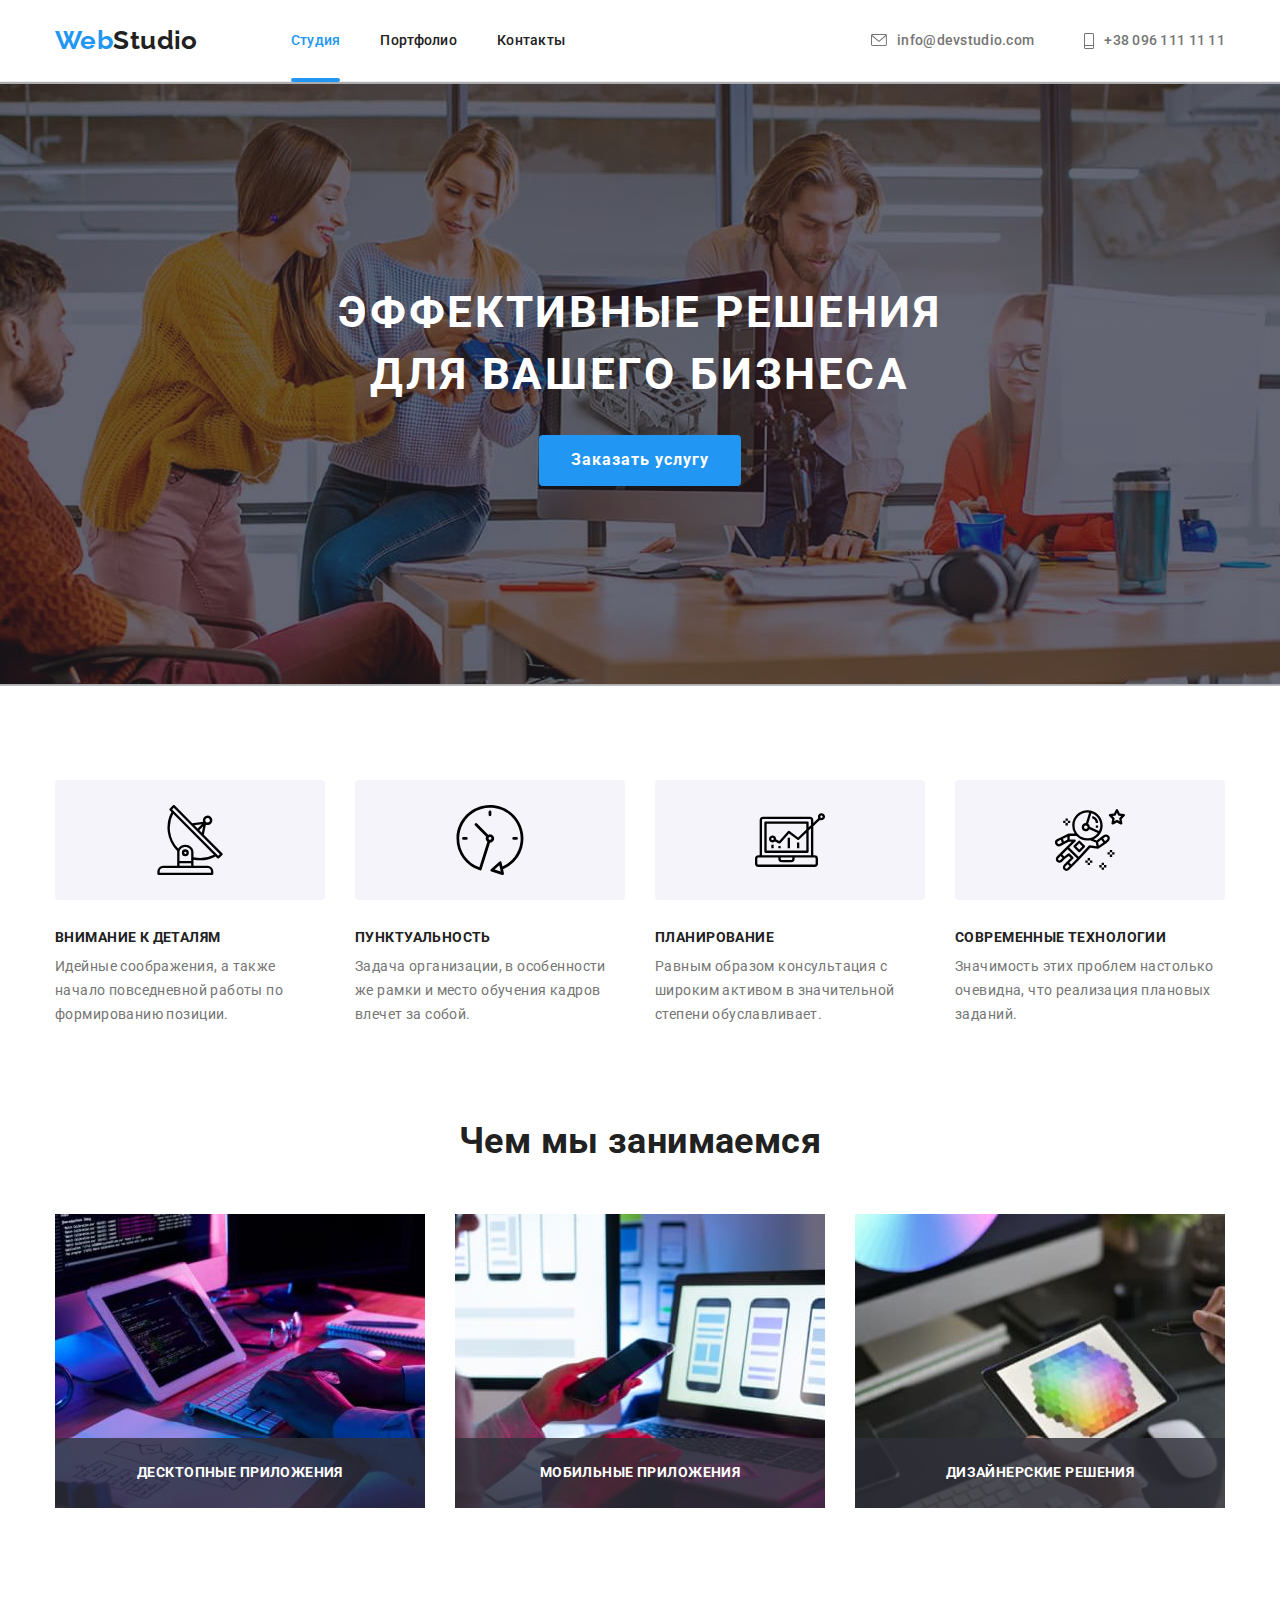
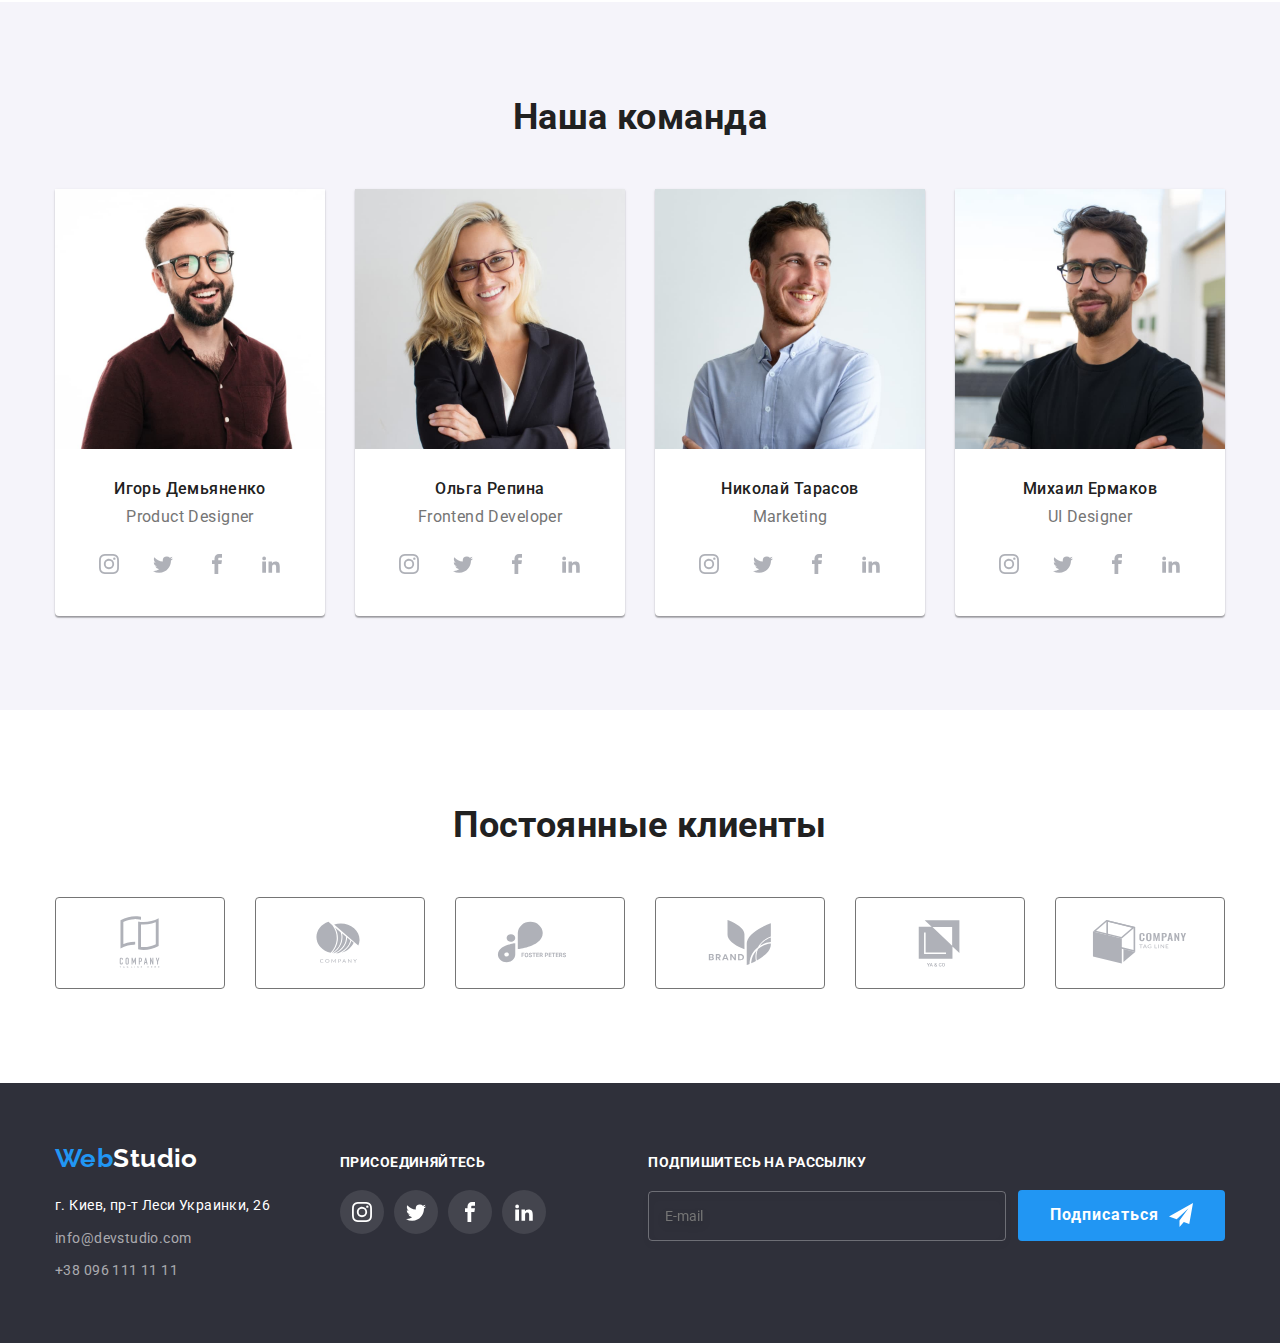
==== commit 7f340c88: "+" ====
--- a/index.html
+++ b/index.html
@@ -2,8 +2,14 @@
 <html lang="ru">
   <head>
     <meta charset="UTF-8" />
-    <meta http-equiv="X-UA-Compatible" content="IE=edge" />
-    <meta name="viewport" content="width=device-width, initial-scale=1.0" />
+    <meta
+      http-equiv="X-UA-Compatible"
+      content="IE=edge"
+    />
+    <meta
+      name="viewport"
+      content="width=device-width, initial-scale=1.0"
+    />
     <link
       href="https://fonts.googleapis.com/css2?family=Raleway:wght@700&family=Roboto:wght@400;500;700;900&display=swap"
       rel="stylesheet"
@@ -12,7 +18,10 @@
       rel="stylesheet"
       href="https://cdnjs.cloudflare.com/ajax/libs/modern-normalize/1.1.0/modern-normalize.min.css"
     />
-    <link rel="stylesheet" href="./css/main.css" />
+    <link
+      rel="stylesheet"
+      href="./style/styles.css"
+    />
     <title>goit-markup-hw-05</title>
   </head>
   <body>
@@ -20,25 +29,45 @@
     <header>
       <div class="conteiner main-nav">
         <nav class="navigator">
-          <a href="./index.html" class="logo header-logo"
-            ><span class="logo-accent">Web</span>Studio</a
+          <a
+            href="./index.html"
+            class="logo header-logo"
+            ><span class="logo-accent">Web</span
+            >Studio</a
           >
-          <ul class="site-nav">
+          <ul class="site-nav list">
             <li class="site-nav__item">
-              <a href="./index.html" class="site-nav__link curent">Студия</a>
+              <a
+                href="./index.html"
+                class="site-nav__link curent"
+                >Студия</a
+              >
             </li>
             <li class="site-nav__item">
-              <a href="./portfolio.html" class="site-nav__link">Портфолио</a>
+              <a
+                href="./portfolio.html"
+                class="site-nav__link"
+                >Портфолио</a
+              >
             </li>
             <li class="site-nav__item">
-              <a href="" class="site-nav__link">Контакты</a>
+              <a href="" class="site-nav__link"
+                >Контакты</a
+              >
             </li>
           </ul>
         </nav>
-        <ul class="contact__list">
+        <ul class="contact__list list">
           <li class="contact__item">
-            <a href="tomail:info@devstudio.com" class="contact__link">
-              <svg class="contact__icon" width="16" height="12">
+            <a
+              href="tomail:info@devstudio.com"
+              class="contact__link"
+            >
+              <svg
+                class="contact__icon"
+                width="16"
+                height="12"
+              >
                 <use
                   href="./images/icons.svg/header.svg#icon-envelope-hover"
                 ></use>
@@ -47,9 +76,18 @@
             </a>
           </li>
           <li class="contact__item">
-            <a href="tel:+380961111111" class="contact__link">
-              <svg class="contact__icon" width="10" height="16">
-                <use href="./images/icons.svg/header.svg#icon-Vector-2"></use>
+            <a
+              href="tel:+380961111111"
+              class="contact__link"
+            >
+              <svg
+                class="contact__icon"
+                width="10"
+                height="16"
+              >
+                <use
+                  href="./images/icons.svg/header.svg#icon-Vector-2"
+                ></use>
               </svg>
               +38 096 111 11 11</a
             >
@@ -62,9 +100,14 @@
       <section class="hero">
         <div class="conteiner">
           <h1 class="hero_title">
-            Эффективные решения<br />для вашего бизнеса
+            Эффективные решения<br />для вашего
+            бизнеса
           </h1>
-          <button type="button" class="button" data-modal-open>
+          <button
+            type="button"
+            class="button"
+            data-modal-open
+          >
             Заказать услугу
           </button>
         </div>
@@ -72,60 +115,108 @@
       <!-- feature -->
       <section class="section">
         <div class="conteiner">
-          <h2 class="visually-hidden">Позиция сайта</h2>
+          <h2 class="visually-hidden">
+            Позиция сайта
+          </h2>
           <ul class="feature__list list">
             <li class="feature__item">
               <div class="feature-conteiner">
-                <svg class="feature-conteiner__icon" width="70" height="70">
+                <svg
+                  class="feature-conteiner__icon"
+                  width="70"
+                  height="70"
+                >
                   <use
                     href="./images/icons.svg/sprite.svg#icon-antenna-1"
                   ></use>
                 </svg>
               </div>
-              <h3 class="feature-conteiner__title">Внимание к деталям</h3>
-              <p class="feature-conteiner__paragraf">
-                Идейные соображения, а также начало повседневной работы по
+              <h3
+                class="feature-conteiner__title"
+              >
+                Внимание к деталям
+              </h3>
+              <p
+                class="feature-conteiner__paragraf"
+              >
+                Идейные соображения, а также
+                начало повседневной работы по
                 формированию позиции.
               </p>
             </li>
             <li class="feature__item">
               <div class="feature-conteiner">
-                <svg class="feature-conteiner__icon" width="70" height="70">
-                  <use href="./images/icons.svg/sprite.svg#icon-clock-1"></use>
+                <svg
+                  class="feature-conteiner__icon"
+                  width="70"
+                  height="70"
+                >
+                  <use
+                    href="./images/icons.svg/sprite.svg#icon-clock-1"
+                  ></use>
                 </svg>
               </div>
-              <h3 class="feature-conteiner__title">Пунктуальность</h3>
-              <p class="feature-conteiner__paragraf">
-                Задача организации, в особенности же рамки и место обучения
-                кадров влечет за собой.
+              <h3
+                class="feature-conteiner__title"
+              >
+                Пунктуальность
+              </h3>
+              <p
+                class="feature-conteiner__paragraf"
+              >
+                Задача организации, в особенности
+                же рамки и место обучения кадров
+                влечет за собой.
               </p>
             </li>
             <li class="feature__item">
               <div class="feature-conteiner">
-                <svg class="feature-conteiner__icon" width="70" height="70">
+                <svg
+                  class="feature-conteiner__icon"
+                  width="70"
+                  height="70"
+                >
                   <use
                     href="./images/icons.svg/sprite.svg#icon-diagram-1"
                   ></use>
                 </svg>
               </div>
-              <h3 class="feature-conteiner__title">Планирование</h3>
-              <p class="feature-conteiner__paragraf">
-                Равным образом консультация с широким активом в значительной
+              <h3
+                class="feature-conteiner__title"
+              >
+                Планирование
+              </h3>
+              <p
+                class="feature-conteiner__paragraf"
+              >
+                Равным образом консультация с
+                широким активом в значительной
                 степени обуславливает.
               </p>
             </li>
             <li class="feature__item">
               <div class="feature-conteiner">
-                <svg class="feature-conteiner__icon" width="70" height="70">
+                <svg
+                  class="feature-conteiner__icon"
+                  width="70"
+                  height="70"
+                >
                   <use
                     href="./images/icons.svg/sprite.svg#icon-astronaut-1"
                   ></use>
                 </svg>
               </div>
-              <h3 class="feature-conteiner__title">Современные технологии</h3>
-              <p class="feature-conteiner__paragraf">
-                Значимость этих проблем настолько очевидна, что реализация
-                плановых заданий.
+              <h3
+                class="feature-conteiner__title"
+              >
+                Современные технологии
+              </h3>
+              <p
+                class="feature-conteiner__paragraf"
+              >
+                Значимость этих проблем настолько
+                очевидна, что реализация плановых
+                заданий.
               </p>
             </li>
           </ul>
@@ -137,21 +228,39 @@
           <h2 class="title">Чем мы занимаемся</h2>
           <ul class="about__list list">
             <li class="about__item">
-              <img src="./images/img1.jpg" alt="комп" width="370" />
+              <img
+                src="./images/img1.jpg"
+                alt="комп"
+                width="370"
+              />
               <div class="photo-text">
-                <p class="photo-paragraf">Десктопные приложения</p>
+                <p class="photo-paragraf">
+                  Десктопные приложения
+                </p>
               </div>
             </li>
             <li class="about__item">
-              <img src="./images/img2.jpg" alt="телефон" width="370" />
+              <img
+                src="./images/img2.jpg"
+                alt="телефон"
+                width="370"
+              />
               <div class="photo-text">
-                <p class="photo-paragraf">Мобильные приложения</p>
+                <p class="photo-paragraf">
+                  Мобильные приложения
+                </p>
               </div>
             </li>
             <li class="about__item">
-              <img src="./images/img3.jpg" alt="планшет" width="370" />
+              <img
+                src="./images/img3.jpg"
+                alt="планшет"
+                width="370"
+              />
               <div class="photo-text">
-                <p class="photo-paragraf">Дизайнерские решения</p>
+                <p class="photo-paragraf">
+                  Дизайнерские решения
+                </p>
               </div>
             </li>
           </ul>
@@ -163,13 +272,25 @@
           <h2 class="title">Наша команда</h2>
           <ul class="team__list list">
             <li class="team__item">
-              <img src="./images/img(4)(1).jpg" alt="парень" width="270" />
-              <h3 class="team__name">Игорь Демьяненко</h3>
-              <p class="team__profession">Product Designer</p>
+              <img
+                src="./images/img(4)(1).jpg"
+                alt="парень"
+                width="270"
+              />
+              <h3 class="team__name">
+                Игорь Демьяненко
+              </h3>
+              <p class="team__profession">
+                Product Designer
+              </p>
               <ul class="social__list list">
                 <li class="social__item">
                   <a href="" class="social__link">
-                    <svg class="social__logo" width="20" height="20">
+                    <svg
+                      class="social__logo"
+                      width="20"
+                      height="20"
+                    >
                       <use
                         href="./images/icons.svg/sprite.svg#icon-instagram"
                       ></use></svg
@@ -177,7 +298,11 @@
                 </li>
                 <li class="social__item">
                   <a href="" class="social__link">
-                    <svg class="social__logo" width="20" height="20">
+                    <svg
+                      class="social__logo"
+                      width="20"
+                      height="20"
+                    >
                       <use
                         href="./images/icons.svg/sprite.svg#icon-twitter"
                       ></use></svg
@@ -185,7 +310,11 @@
                 </li>
                 <li class="social__item">
                   <a href="" class="social__link">
-                    <svg class="social__logo" width="20" height="20">
+                    <svg
+                      class="social__logo"
+                      width="20"
+                      height="20"
+                    >
                       <use
                         href="./images/icons.svg/sprite.svg#icon-facebook"
                       ></use></svg
@@ -193,7 +322,11 @@
                 </li>
                 <li class="social__item">
                   <a href="" class="social__link">
-                    <svg class="social__logo" width="20" height="20">
+                    <svg
+                      class="social__logo"
+                      width="20"
+                      height="20"
+                    >
                       <use
                         href="./images/icons.svg/sprite.svg#icon-linkedin2"
                       ></use></svg
@@ -202,13 +335,25 @@
               </ul>
             </li>
             <li class="team__item">
-              <img src="./images/img(5)(1).jpg" alt="девушка" width="270" />
-              <h3 class="team__name">Ольга Репина</h3>
-              <p class="team__profession">Frontend Developer</p>
+              <img
+                src="./images/img(5)(1).jpg"
+                alt="девушка"
+                width="270"
+              />
+              <h3 class="team__name">
+                Ольга Репина
+              </h3>
+              <p class="team__profession">
+                Frontend Developer
+              </p>
               <ul class="social__list list">
                 <li class="social__item">
                   <a href="" class="social__link">
-                    <svg class="social__logo" width="20" height="20">
+                    <svg
+                      class="social__logo"
+                      width="20"
+                      height="20"
+                    >
                       <use
                         href="./images/icons.svg/sprite.svg#icon-instagram"
                       ></use></svg
@@ -216,7 +361,11 @@
                 </li>
                 <li class="social__item">
                   <a href="" class="social__link">
-                    <svg class="social__logo" width="20" height="20">
+                    <svg
+                      class="social__logo"
+                      width="20"
+                      height="20"
+                    >
                       <use
                         href="./images/icons.svg/sprite.svg#icon-twitter"
                       ></use></svg
@@ -224,7 +373,11 @@
                 </li>
                 <li class="social__item">
                   <a href="" class="social__link">
-                    <svg class="social__logo" width="20" height="20">
+                    <svg
+                      class="social__logo"
+                      width="20"
+                      height="20"
+                    >
                       <use
                         href="./images/icons.svg/sprite.svg#icon-facebook"
                       ></use></svg
@@ -232,7 +385,11 @@
                 </li>
                 <li class="social__item">
                   <a href="" class="social__link">
-                    <svg class="social__logo" width="20" height="20">
+                    <svg
+                      class="social__logo"
+                      width="20"
+                      height="20"
+                    >
                       <use
                         href="./images/icons.svg/sprite.svg#icon-linkedin2"
                       ></use></svg
@@ -241,13 +398,25 @@
               </ul>
             </li>
             <li class="team__item">
-              <img src="./images/img(6)(1).jpg" alt="парень" width="270" />
-              <h3 class="team__name">Николай Тарасов</h3>
-              <p class="team__profession">Marketing</p>
+              <img
+                src="./images/img(6)(1).jpg"
+                alt="парень"
+                width="270"
+              />
+              <h3 class="team__name">
+                Николай Тарасов
+              </h3>
+              <p class="team__profession">
+                Marketing
+              </p>
               <ul class="social__list list">
                 <li class="social__item">
                   <a href="" class="social__link">
-                    <svg class="social__logo" width="20" height="20">
+                    <svg
+                      class="social__logo"
+                      width="20"
+                      height="20"
+                    >
                       <use
                         href="./images/icons.svg/sprite.svg#icon-instagram"
                       ></use></svg
@@ -255,7 +424,11 @@
                 </li>
                 <li class="social__item">
                   <a href="" class="social__link">
-                    <svg class="social__logo" width="20" height="20">
+                    <svg
+                      class="social__logo"
+                      width="20"
+                      height="20"
+                    >
                       <use
                         href="./images/icons.svg/sprite.svg#icon-twitter"
                       ></use></svg
@@ -263,7 +436,11 @@
                 </li>
                 <li class="social__item">
                   <a href="" class="social__link">
-                    <svg class="social__logo" width="20" height="20">
+                    <svg
+                      class="social__logo"
+                      width="20"
+                      height="20"
+                    >
                       <use
                         href="./images/icons.svg/sprite.svg#icon-facebook"
                       ></use></svg
@@ -271,7 +448,11 @@
                 </li>
                 <li class="social__item">
                   <a href="" class="social__link">
-                    <svg class="social__logo" width="20" height="20">
+                    <svg
+                      class="social__logo"
+                      width="20"
+                      height="20"
+                    >
                       <use
                         href="./images/icons.svg/sprite.svg#icon-linkedin2"
                       ></use></svg
@@ -285,12 +466,20 @@
                 alt="парень в очках"
                 width="270"
               />
-              <h3 class="team__name">Михаил Ермаков</h3>
-              <p class="team__profession">UI Designer</p>
+              <h3 class="team__name">
+                Михаил Ермаков
+              </h3>
+              <p class="team__profession">
+                UI Designer
+              </p>
               <ul class="social__list list">
                 <li class="social__item">
                   <a href="" class="social__link">
-                    <svg class="social__logo" width="20" height="20">
+                    <svg
+                      class="social__logo"
+                      width="20"
+                      height="20"
+                    >
                       <use
                         href="./images/icons.svg/sprite.svg#icon-instagram"
                       ></use></svg
@@ -298,7 +487,11 @@
                 </li>
                 <li class="social__item">
                   <a href="" class="social__link">
-                    <svg class="social__logo" width="20" height="20">
+                    <svg
+                      class="social__logo"
+                      width="20"
+                      height="20"
+                    >
                       <use
                         href="./images/icons.svg/sprite.svg#icon-twitter"
                       ></use></svg
@@ -306,7 +499,11 @@
                 </li>
                 <li class="social__item">
                   <a href="" class="social__link">
-                    <svg class="social__logo" width="20" height="20">
+                    <svg
+                      class="social__logo"
+                      width="20"
+                      height="20"
+                    >
                       <use
                         href="./images/icons.svg/sprite.svg#icon-facebook"
                       ></use></svg
@@ -314,7 +511,11 @@
                 </li>
                 <li class="social__item">
                   <a href="" class="social__link">
-                    <svg class="social__logo" width="20" height="20">
+                    <svg
+                      class="social__logo"
+                      width="20"
+                      height="20"
+                    >
                       <use
                         href="./images/icons.svg/sprite.svg#icon-linkedin2"
                       ></use></svg
@@ -328,47 +529,85 @@
       <!-- Company -->
       <section class="section company">
         <div class="conteiner">
-          <h2 class="title">Постоянные клиенты</h2>
+          <h2 class="title">
+            Постоянные клиенты
+          </h2>
           <ul class="company__list list">
             <li class="company__item">
               <a href="" class="company__link">
-                <svg class="company__icon" width="106" height="60">
-                  <use href="./images/icons.svg/sprite.svg#icon-Logo-1"></use>
+                <svg
+                  class="company__icon"
+                  width="106"
+                  height="60"
+                >
+                  <use
+                    href="./images/icons.svg/sprite.svg#icon-Logo-1"
+                  ></use>
                 </svg>
               </a>
             </li>
             <li class="company__item">
               <a href="" class="company__link">
-                <svg class="company__icon" width="106" height="60">
-                  <use href="./images/icons.svg/sprite.svg#icon-Logo-2"></use>
+                <svg
+                  class="company__icon"
+                  width="106"
+                  height="60"
+                >
+                  <use
+                    href="./images/icons.svg/sprite.svg#icon-Logo-2"
+                  ></use>
                 </svg>
               </a>
             </li>
             <li class="company__item">
               <a href="" class="company__link">
-                <svg class="company__icon" width="106" height="60">
-                  <use href="./images/icons.svg/sprite.svg#icon-Logo-3"></use>
+                <svg
+                  class="company__icon"
+                  width="106"
+                  height="60"
+                >
+                  <use
+                    href="./images/icons.svg/sprite.svg#icon-Logo-3"
+                  ></use>
                 </svg>
               </a>
             </li>
             <li class="company__item">
               <a href="" class="company__link">
-                <svg class="company__icon" width="106" height="60">
-                  <use href="./images/icons.svg/sprite.svg#icon-Logo-4"></use>
+                <svg
+                  class="company__icon"
+                  width="106"
+                  height="60"
+                >
+                  <use
+                    href="./images/icons.svg/sprite.svg#icon-Logo-4"
+                  ></use>
                 </svg>
               </a>
             </li>
             <li class="company__item">
               <a href="" class="company__link">
-                <svg class="company__icon" width="106" height="60">
-                  <use href="./images/icons.svg/sprite.svg#icon-Logo-5"></use>
+                <svg
+                  class="company__icon"
+                  width="106"
+                  height="60"
+                >
+                  <use
+                    href="./images/icons.svg/sprite.svg#icon-Logo"
+                  ></use>
                 </svg>
               </a>
             </li>
             <li class="company__item">
               <a href="" class="company__link">
-                <svg class="company__icon" width="106" height="60">
-                  <use href="./images/icons.svg/sprite.svg#icon-Logo-6"></use>
+                <svg
+                  class="company__icon"
+                  width="106"
+                  height="60"
+                >
+                  <use
+                    href="./images/icons.svg/sprite.svg#icon-Logo-6"
+                  ></use>
                 </svg>
               </a>
             </li>
@@ -379,9 +618,13 @@
     <footer class="footer">
       <div class="conteiner contact-menu">
         <div>
-          <a href="./index.html" class="logo footer-logo"
+          <a
+            href="./index.html"
+            class="logo footer-logo"
             ><span class="logo-accent">Web</span
-            ><span class="footer-logo-accent">Studio</span></a
+            ><span class="footer-logo-accent"
+              >Studio</span
+            ></a
           >
           <address>
             <ul class="contact-footer list">
@@ -395,12 +638,16 @@
                 </a>
               </li>
               <li class="contact-footer__item">
-                <a href="tomail:info@devstudio.com" class="contact-footer__link"
+                <a
+                  href="tomail:info@devstudio.com"
+                  class="contact-footer__link"
                   >info@devstudio.com</a
                 >
               </li>
               <li class="contact-footer__item">
-                <a href="tel:+380961111111" class="contact-footer__link"
+                <a
+                  href="tel:+380961111111"
+                  class="contact-footer__link"
                   >+38 096 111 11 11</a
                 >
               </li>
@@ -408,35 +655,65 @@
           </address>
         </div>
         <div class="connect">
-          <h3 class="connect__title">присоединяйтесь</h3>
+          <h3 class="connect__title">
+            присоединяйтесь
+          </h3>
           <ul class="social__list list">
             <li class="social__item--margin">
-              <a href="" class="social__link social__link--color">
-                <svg class="footer-social-logo" width="20" height="20">
+              <a
+                href=""
+                class="social__link social__link--color"
+              >
+                <svg
+                  class="footer-social-logo"
+                  width="20"
+                  height="20"
+                >
                   <use
                     href="./images/icons.svg/sprite.svg#icon-instagram"
                   ></use></svg
               ></a>
             </li>
             <li class="social__item--margin">
-              <a href="" class="social__link social__link--color">
-                <svg class="footer-social-logo" width="20" height="20">
+              <a
+                href=""
+                class="social__link social__link--color"
+              >
+                <svg
+                  class="footer-social-logo"
+                  width="20"
+                  height="20"
+                >
                   <use
                     href="./images/icons.svg/sprite.svg#icon-twitter"
                   ></use></svg
               ></a>
             </li>
             <li class="social__item--margin">
-              <a href="" class="social__link social__link--color">
-                <svg class="footer-social-logo" width="20" height="20">
+              <a
+                href=""
+                class="social__link social__link--color"
+              >
+                <svg
+                  class="footer-social-logo"
+                  width="20"
+                  height="20"
+                >
                   <use
                     href="./images/icons.svg/sprite.svg#icon-facebook"
                   ></use></svg
               ></a>
             </li>
             <li class="social__item--margin">
-              <a href="" class="social__link social__link--color">
-                <svg class="footer-social-logo" width="20" height="20">
+              <a
+                href=""
+                class="social__link social__link--color"
+              >
+                <svg
+                  class="footer-social-logo"
+                  width="20"
+                  height="20"
+                >
                   <use
                     href="./images/icons.svg/sprite.svg#icon-linkedin2"
                   ></use></svg
@@ -457,10 +734,19 @@
               placeholder="E-mail"
             />
           </div>
-          <button type="submit" class="button button-form">
+          <button
+            type="submit"
+            class="button button-form"
+          >
             Подписаться
-            <svg class="icon-form" width="24" height="24">
-              <use href="./images/icons.svg/modal.svg#icon-icon-send"></use>
+            <svg
+              class="icon-form"
+              width="24"
+              height="24"
+            >
+              <use
+                href="./images/icons.svg/modal.svg#icon-icon-send"
+              ></use>
             </svg>
           </button>
         </form>
@@ -468,42 +754,95 @@
     </footer>
     <div class="backdrop is-hidden" data-modal>
       <div class="modal">
-        <button class="modal-btn-close" data-modal-close>
-          <svg class="modal-icon-close" width="20" height="20">
-            <use href="./images/icons.svg/modal.svg#icon-close-black"></use>
+        <button
+          class="modal-btn-close"
+          data-modal-close
+        >
+          <svg
+            class="modal-icon-close"
+            width="20"
+            height="20"
+          >
+            <use
+              href="./images/icons.svg/modal.svg#icon-close-black"
+            ></use>
           </svg>
         </button>
         <form class="form_modal">
-          <p class="form_title">Оставьте свои данные, мы вам перезвоним</p>
+          <p class="form_title">
+            Оставьте свои данные, мы вам
+            перезвоним
+          </p>
           <div class="form_flex">
-            <label for="name" class="form_list">Имя</label>
+            <label for="name" class="form_list"
+              >Имя</label
+            >
             <div class="input_conteiner">
-              <input type="text" name="name" id="name" class="input__line" />
-              <svg class="input__icon" width="12" height="12">
-                <use href="./images/icons.svg/modal.svg#icon-person"></use>
+              <input
+                type="text"
+                name="name"
+                id="name"
+                class="input__line"
+              />
+              <svg
+                class="input__icon"
+                width="12"
+                height="12"
+              >
+                <use
+                  href="./images/icons.svg/modal.svg#icon-person"
+                ></use>
               </svg>
             </div>
           </div>
           <div class="form_flex">
-            <label for="tel" class="form_list">Телефон</label>
+            <label for="tel" class="form_list"
+              >Телефон</label
+            >
             <div class="input_conteiner">
-              <input type="tel" name="tel" id="tel" class="input__line" />
-              <svg class="input__icon" width="13" height="13">
-                <use href="./images/icons.svg/modal.svg#icon-tel"></use>
+              <input
+                type="tel"
+                name="tel"
+                id="tel"
+                class="input__line"
+              />
+              <svg
+                class="input__icon"
+                width="13"
+                height="13"
+              >
+                <use
+                  href="./images/icons.svg/modal.svg#icon-tel"
+                ></use>
               </svg>
             </div>
           </div>
           <div class="form_flex">
-            <label for="email" class="form_list">Почта</label>
+            <label for="email" class="form_list"
+              >Почта</label
+            >
             <div class="input_conteiner">
-              <input type="text" name="mail" id="email" class="input__line" />
-              <svg class="input__icon" width="18" height="18">
-                <use href="./images/icons.svg/modal.svg#icon-mail"></use>
+              <input
+                type="text"
+                name="mail"
+                id="email"
+                class="input__line"
+              />
+              <svg
+                class="input__icon"
+                width="18"
+                height="18"
+              >
+                <use
+                  href="./images/icons.svg/modal.svg#icon-mail"
+                ></use>
               </svg>
             </div>
           </div>
           <div class="form_flex">
-            <label for="coment" class="form_list">Комментарий</label>
+            <label for="coment" class="form_list"
+              >Комментарий</label
+            >
             <textarea
               name="coment"
               id="coment"
@@ -522,10 +861,17 @@
             <span class="icon-checkbox"></span>
             <span class="ckeckbox-text"
               >Соглашаюсь с рассылкой и принимаю
-              <a href="" class="link-checkbox">Условия договора</a></span
+              <a href="" class="link-checkbox"
+                >Условия договора</a
+              ></span
             >
           </label>
-          <button type="submit" class="button modal-btn">Отправить</button>
+          <button
+            type="submit"
+            class="button modal-btn"
+          >
+            Отправить
+          </button>
         </form>
       </div>
     </div>
--- a/style/styles.css
+++ b/style/styles.css
@@ -0,0 +1,917 @@
+:root {
+  --primary-text-color: #757575;
+  --accent-color: #2196f3;
+  --text-title-color: #212121;
+  --text-bottons-color: white;
+}
+
+.visually-hidden {
+  position: absolute;
+  white-space: nowrap;
+  width: 1px;
+  height: 1px;
+  overflow: hidden;
+  border: 0;
+  padding: 0;
+  clip: rect(0 0 0 0);
+  clip-path: inset(50%);
+  margin: -1px;
+}
+body {
+  background-color: white;
+  color: var(--primary-text-color);
+  font-family: 'Roboto', sans-serif;
+  font-size: 14px;
+  letter-spacing: 0.03em;
+}
+
+h1,
+h2,
+h3,
+h4,
+h5,
+h6,
+p {
+  padding: 0;
+  margin: 0;
+}
+.list {
+  list-style: none;
+  padding: 0;
+  margin: 0;
+}
+
+.conteiner {
+  width: 1200px;
+  padding-left: 15px;
+  padding-right: 15px;
+  margin-left: auto;
+  margin-right: auto;
+}
+
+.section {
+  padding-top: 94px;
+  padding-bottom: 94px;
+}
+
+img {
+  display: block;
+}
+
+.title {
+  color: var(--text-title-color);
+  margin-bottom: 50px;
+  font-weight: 700;
+  font-size: 36px;
+  line-height: 1.2;
+  text-align: center;
+}
+
+/* Logo */
+.logo {
+  display: block;
+  color: var(--text-title-color);
+  font-family: Raleway;
+  font-style: normal;
+  font-weight: 700;
+  font-size: 26px;
+  line-height: 31px;
+  text-decoration: none;
+}
+
+.header-logo {
+  padding-top: 25px;
+  padding-bottom: 25px;
+  margin-left: auto;
+}
+.logo-accent {
+  color: var(--accent-color);
+}
+
+/* Site-nav */
+header {
+  border-bottom: 1px solid #ececec;
+}
+.main-nav {
+  display: flex;
+  align-items: center;
+}
+
+.navigator {
+  display: flex;
+  align-items: center;
+}
+
+.site-nav {
+  display: flex;
+  margin-left: 93px;
+  align-items: center;
+}
+
+.site-nav__link {
+  padding-top: 32px;
+  padding-bottom: 32px;
+  color: var(--text-title-color);
+  font-weight: 500;
+  font-size: 14px;
+  line-height: 1.1;
+  letter-spacing: 0.02em;
+  text-decoration: none;
+  align-items: center;
+  transition: color 250ms
+    cubic-bezier(0.4, 0, 0.2, 1);
+}
+.site-nav__item:not(:last-child) {
+  margin-right: 40px;
+}
+
+.site-nav__link:hover,
+.site-nav__link:focus {
+  color: var(--accent-color);
+}
+.site-nav__link.curent {
+  color: var(--accent-color);
+}
+
+.site-nav__link.curent {
+  position: relative;
+}
+
+.curent::after {
+  position: absolute;
+  content: '';
+  left: 0;
+  bottom: -2px;
+  width: 100%;
+  height: 4px;
+  border-radius: 2px;
+  background-color: var(--accent-color);
+}
+
+.contact__list {
+  display: flex;
+  margin-left: auto;
+  align-items: center;
+}
+.contact__item:not(:last-child) {
+  margin-right: 50px;
+}
+
+.contact__link {
+  display: flex;
+  align-items: center;
+  padding-top: 32px;
+  padding-bottom: 32px;
+
+  color: var(--primary-text-color);
+  font-weight: 500;
+  font-size: 14px;
+  line-height: 1.1;
+  letter-spacing: 0.02em;
+  text-decoration: none;
+  transition: color 250ms
+    cubic-bezier(0.4, 0, 0.2, 1);
+}
+
+.contact__link:hover,
+.contact__link:focus {
+  color: var(--accent-color);
+}
+
+.contact__icon {
+  align-items: center;
+  margin-right: 10px;
+  fill: currentColor;
+}
+
+/* страничка index.html */
+/* Hero */
+
+.hero {
+  text-align: center;
+  max-width: 1600px;
+  height: 480;
+  margin-left: auto;
+  margin-right: auto;
+  background-image: linear-gradient(
+      to top,
+      rgba(47, 48, 58, 0.4),
+      rgba(47, 48, 58, 0.4)
+    ),
+    url(../images/Hero.jpg);
+  background-repeat: no-repeat;
+  background-position: center;
+  padding-top: 200px;
+  padding-bottom: 200px;
+}
+.button {
+  padding: 10px 32px;
+  font-weight: 700;
+  font-size: 16px;
+  line-height: 1.9;
+  display: inline-block;
+  letter-spacing: 0.06em;
+  color: var(--text-bottons-color);
+  background-color: var(--accent-color);
+  border-radius: 4px;
+  border: none;
+  transition: box-shadow 250ms
+    cubic-bezier(0.4, 0, 0.2, 1);
+  cursor: pointer;
+}
+
+.button:hover,
+.button:focus {
+  box-shadow: inset 0px 0px 4px 4px
+    rgba(0, 0, 0, 0.15);
+}
+
+.hero_title {
+  font-size: 44px;
+  line-height: 1.4;
+  letter-spacing: 0.06em;
+  text-transform: uppercase;
+  color: var(--text-bottons-color);
+  margin-top: 0;
+  margin-bottom: 30px;
+}
+
+/* peculiarities */
+
+.feature__list {
+  display: flex;
+  flex-direction: row;
+}
+
+.feature__item:not(:last-child) {
+  margin-right: 30px;
+}
+
+.feature-conteiner {
+  background: #f5f4fa;
+  border-radius: 4px;
+  width: 270px;
+  height: 120px;
+  margin-bottom: 30px;
+  display: flex;
+  align-items: center;
+  justify-content: center;
+}
+
+.feature-conteiner__icon {
+  align-items: center;
+}
+
+.feature-conteiner__title {
+  margin-top: 0;
+  margin-bottom: 10px;
+  color: var(--text-title-color);
+  font-weight: 700;
+  font-size: 14px;
+  line-height: 1.1;
+  letter-spacing: 0.03em;
+  text-transform: uppercase;
+}
+
+.feature-conteiner__paragraf {
+  width: 270px;
+  font-size: 14px;
+  line-height: 1.7;
+  margin-top: 0;
+  margin-bottom: 0;
+}
+
+/* About */
+.padding {
+  padding-top: 0;
+}
+
+.about__list {
+  display: flex;
+  flex-direction: row;
+}
+
+.about__item:not(:last-child) {
+  margin-right: 30px;
+}
+
+.about__item {
+  position: relative;
+}
+
+.photo-text {
+  position: absolute;
+  width: 100%;
+  height: 70px;
+  display: flex;
+  justify-content: center;
+  align-items: center;
+  bottom: 0;
+  background-color: rgba(47, 48, 58, 0.8);
+}
+.photo-paragraf {
+  font-weight: 700;
+  font-size: 14px;
+  line-height: 1.2;
+  text-align: center;
+  letter-spacing: 0.03em;
+  text-transform: uppercase;
+  color: white;
+}
+/* About team */
+
+.about-team {
+  background: #f5f4fa;
+}
+
+.team__list {
+  display: flex;
+  flex-direction: row;
+}
+
+.team__item {
+  background-color: var(--text-bottons-color);
+  box-shadow: 0px 1px 3px rgba(0, 0, 0, 0.12),
+    0px 1px 1px rgba(0, 0, 0, 0.14),
+    0px 2px 1px rgba(0, 0, 0, 0.2);
+  border-radius: 0px 0px 4px 4px;
+}
+.team__item:not(:last-child) {
+  margin-right: 30px;
+}
+.team__name {
+  color: var(--text-title-color);
+  margin-top: 30px;
+  margin-bottom: 10px;
+  font-weight: 500;
+  font-size: 16px;
+  line-height: 1.2;
+  text-align: center;
+}
+
+.team__profession {
+  color: var(--primary-text-color);
+  margin-top: 0;
+  margin-bottom: 16px;
+  font-size: 16px;
+  line-height: 1.1;
+  text-align: center;
+}
+
+.social__list {
+  display: flex;
+  margin-bottom: 30px;
+  justify-content: center;
+}
+
+.social__item:not(:last-child) {
+  margin-right: 10px;
+}
+
+.social__link {
+  width: 44px;
+  height: 44px;
+  display: flex;
+  justify-content: center;
+  align-items: center;
+  color: #afb1b8;
+  border-radius: 50%;
+  transition: background-color 250ms
+      cubic-bezier(0.4, 0, 0.2, 1),
+    border-radius 250ms
+      cubic-bezier(0.4, 0, 0.2, 1);
+}
+
+.social__link:hover,
+.social__link:focus {
+  color: var(--text-bottons-color);
+  background-color: var(--accent-color);
+  border-radius: 50%;
+}
+
+.social__logo {
+  fill: currentColor;
+}
+
+/* Compay */
+
+.company__list {
+  display: flex;
+}
+
+.company__item:not(:last-child) {
+  margin-right: 30px;
+}
+
+.company__link {
+  display: flex;
+  justify-content: center;
+  align-items: center;
+  color: #afb1b8;
+  border: 1px solid var(--primary-text-color);
+  border-radius: 4px;
+  width: 170px;
+  height: 92px;
+
+  transition: border 250ms
+      cubic-bezier(0.4, 0, 0.2, 1),
+    color 250ms cubic-bezier(0.4, 0, 0.2, 1);
+}
+
+.company__link:hover,
+.company__link:focus {
+  color: var(--accent-color);
+  border: 1px solid var(--accent-color);
+}
+
+.company__icon {
+  fill: currentColor;
+}
+
+/* footer */
+
+.footer {
+  background-color: #2f303a;
+  padding-top: 60px;
+  padding-bottom: 60px;
+}
+
+.contact-menu {
+  display: flex;
+  align-items: baseline;
+}
+
+.footer-logo {
+  margin-bottom: 20px;
+}
+.footer-logo-accent {
+  color: var(--text-bottons-color);
+}
+
+.contact-footer__item:not(:last-child) {
+  margin-bottom: 9px;
+}
+
+.contact-footer__link {
+  font-size: 14px;
+  line-height: 1.7;
+  color: rgba(255, 255, 255, 0.6);
+  text-decoration: none;
+  font-style: normal;
+  transition: color 250ms
+    cubic-bezier(0.4, 0, 0.2, 1);
+}
+
+.contact-footer__link:hover,
+.contact-footer__link:focus {
+  color: var(--accent-color);
+}
+
+.contact-footer__address {
+  font-style: normal;
+  text-decoration: none;
+  font-size: 14px;
+  line-height: 1.7;
+  color: var(--text-bottons-color);
+}
+
+.connect {
+  margin-left: 70px;
+}
+
+.connect__title {
+  font-family: 'Roboto';
+  font-weight: 700;
+  font-size: 14px;
+  line-height: 16px;
+  letter-spacing: 0.03em;
+  color: var(--text-bottons-color);
+  text-transform: uppercase;
+  margin-bottom: 20px;
+}
+
+.social__item--margin:not(:last-child) {
+  margin-right: 10px;
+}
+
+.social__link--color {
+  background: rgba(255, 255, 255, 0.1);
+  transition: background-color 250ms
+    cubic-bezier(0.4, 0, 0.2, 1);
+}
+
+.footer-social-logo {
+  fill: var(--text-bottons-color);
+}
+
+.form {
+  display: flex;
+  margin-left: auto;
+  align-items: flex-end;
+}
+
+.form_mail {
+  display: flex;
+  flex-direction: column;
+  margin-right: 12px;
+}
+
+.form_text {
+  margin-bottom: 20px;
+  font-weight: 700;
+  font-size: 14px;
+  line-height: 1.2;
+  letter-spacing: 0.03em;
+  text-transform: uppercase;
+  color: #ffffff;
+}
+
+.form_input {
+  height: 50px;
+  width: 358px;
+  padding-left: 16px;
+  background-color: transparent;
+  border: 1px solid rgba(255, 255, 255, 0.3);
+  filter: drop-shadow(
+    0px 4px 4px rgba(0, 0, 0, 0.15)
+  );
+  border-radius: 4px;
+  color: rgba(255, 255, 255, 0.6);
+  outline: none;
+  transition: border-color 250ms
+    cubic-bezier(0.4, 0, 0.2, 1);
+}
+
+.footer-mail-input:hover,
+.footer-mail-input:focus {
+  border-color: var(--accent-color);
+}
+
+.footer-mail input::placeholder {
+  font-weight: 400;
+  font-size: 16px;
+  line-height: 1.25;
+  letter-spacing: 0.03em;
+  color: rgba(255, 255, 255, 0.6);
+}
+
+.button-form {
+  display: flex;
+  justify-content: center;
+  align-items: center;
+}
+
+.icon-form {
+  margin-left: 10px;
+  fill: currentColor;
+}
+/* portfolio.html */
+
+.buttons-list {
+  display: flex;
+  justify-content: center;
+  margin-top: 0;
+  margin-bottom: 50px;
+}
+.buttons-list__item:not(:last-child) {
+  margin-right: 8px;
+}
+
+.button-portfolio {
+  padding: 6px 22px;
+  color: var(--text-title-color);
+  background-color: #f5f4fa;
+  transition: color 250ms
+      cubic-bezier(0.4, 0, 0.2, 1),
+    background-color 250ms
+      cubic-bezier(0.4, 0, 0.2, 1),
+    box-shadow 250ms cubic-bezier(0.4, 0, 0.2, 1);
+}
+
+.button-portfolio:hover,
+.button-portfolio:focus {
+  color: var(--text-bottons-color);
+  background-color: var(--accent-color);
+  box-shadow: 0px 3px 1px rgba(0, 0, 0, 0.1),
+    0px 1px 2px rgba(0, 0, 0, 0.08),
+    0px 2px 2px rgba(0, 0, 0, 0.12);
+}
+
+.list-projects {
+  display: flex;
+  flex-wrap: wrap;
+  margin-right: -30px;
+  margin-bottom: -30px;
+}
+
+.list-projects__item {
+  flex-basis: calc(100% / 3 - 30px);
+  margin-right: 30px;
+  margin-bottom: 30px;
+}
+
+.list-projects__item:nth-child(3n + 3) {
+  margin-right: 0;
+}
+
+.list-projects__item:nth-last-child(-n + 3) {
+  margin-bottom: 0;
+}
+
+.list-projects__link {
+  display: block;
+  text-decoration: none;
+}
+
+.list-projects__link:hover,
+.list-projects__link:focus {
+  box-shadow: 0px 1px 1px rgba(0, 0, 0, 0.12),
+    0px 4px 4px rgba(0, 0, 0, 0.06),
+    1px 4px 6px rgba(0, 0, 0, 0.16);
+}
+
+.position-photo {
+  position: relative;
+  overflow: hidden;
+}
+
+.overlay-position {
+  top: 0;
+  position: absolute;
+  width: 100%;
+  height: 100%;
+  background-color: rgba(33, 150, 243, 0.9);
+  opacity: 0;
+  transform: translateY(101%);
+  transition: transform 250ms
+      cubic-bezier(0.4, 0, 0.2, 1),
+    opacity 250ms cubic-bezier(0.4, 0, 0.2, 1);
+}
+
+.position-background {
+  position: absolute;
+  width: 100%;
+  height: 100%;
+  top: 50%;
+  left: 50%;
+  transform: translate(-50%, -50%);
+  padding: 63px 24px;
+  opacity: 0;
+  transition: opacity 250ms
+    cubic-bezier(0.4, 0, 0.2, 1);
+}
+
+.position-paragraf {
+  font-weight: 400;
+  font-size: 18px;
+  line-height: 1.56;
+  letter-spacing: 0.03em;
+  color: #ffffff;
+}
+.list-projects__link:hover .overlay-position,
+.list-projects__link:focus .overlay-position {
+  opacity: 1;
+  transform: translateY(0);
+}
+
+.list-projects__link:hover .position-background {
+  opacity: 1;
+}
+
+.project {
+  border-left: 1px solid #eeeeee;
+  border-right: 1px solid #eeeeee;
+  border-bottom: 1px solid #eeeeee;
+  padding: 20px 24px;
+  width: 370px;
+}
+
+.project__title {
+  color: var(--text-title-color);
+  font-weight: 700;
+  font-size: 18px;
+  line-height: 2;
+  letter-spacing: 0.06em;
+  text-decoration: none;
+}
+
+.project__paragraf {
+  color: var(--primary-text-color);
+  margin-top: 4px;
+  font-size: 16px;
+  line-height: 1.8;
+}
+
+/* ------------------------Madol------------------- */
+
+.backdrop {
+  position: fixed;
+  top: 0;
+  left: 0;
+  width: 100%;
+  height: 100%;
+  background: rgba(0, 0, 0, 0.2);
+  opacity: 1;
+  transform: scale(1);
+  transition: transform 250ms linear,
+    opacity 250ms linear;
+}
+
+.backdrop.is-hidden {
+  opacity: 0;
+  pointer-events: none;
+  transform: scale(0.1);
+}
+
+.modal {
+  position: absolute;
+  top: 50%;
+  left: 50%;
+  min-height: 581px;
+  min-width: 528px;
+  background-color: white;
+  box-shadow: 0px 1px 3px rgba(0, 0, 0, 0.12),
+    0px 1px 1px rgba(0, 0, 0, 0.14),
+    0px 2px 1px rgba(0, 0, 0, 0.2);
+  border-radius: 4px;
+  transform: translate(-50%, -50%);
+  opacity: 1;
+  transition: transform 250ms linear,
+    opacity 250ms linear;
+}
+
+.modal-btn-close {
+  position: absolute;
+  top: 8px;
+  right: 8px;
+  display: flex;
+  align-items: center;
+  width: 30px;
+  height: 30px;
+  border-radius: 50%;
+  background: #ffffff;
+  border: 1px solid rgba(0, 0, 0, 0.1);
+  cursor: pointer;
+  transition: color 250ms
+    cubic-bezier(0.4, 0, 0.2, 1);
+}
+
+.modal-btn-close:hover,
+.modal-btn-close:focus {
+  color: var(--accent-color);
+}
+
+.modal-icon-close {
+  fill: currentColor;
+}
+
+.form_modal {
+  width: 100%;
+  height: 100%;
+  padding: 40px 40px 40px 40px;
+}
+
+.form_title {
+  margin-bottom: 12px;
+  font-weight: 700;
+  font-size: 20px;
+  line-height: 1.15;
+  text-align: center;
+  letter-spacing: 0.03em;
+  color: var(--text-title-color);
+}
+
+.form_flex {
+  display: flex;
+  flex-direction: column;
+  margin-bottom: 10px;
+}
+
+.form_list {
+  margin-bottom: 4px;
+  font-weight: 400;
+  font-size: 12px;
+  line-height: 1.2;
+  letter-spacing: 0.01em;
+  color: var(--primary-text-color);
+}
+
+.input_conteiner {
+  position: relative;
+}
+
+.input__line {
+  width: 100%;
+  height: 40px;
+  border: 1px solid rgba(33, 33, 33, 0.2);
+  border-radius: 4px;
+  padding: 14px 0 14px 40px;
+  margin: 0;
+  outline: none;
+  transition: border-color 250ms
+    cubic-bezier(0.4, 0, 0.2, 1);
+}
+
+.input__icon {
+  position: absolute;
+  top: 50%;
+  left: 15px;
+  transform: translateY(-50%);
+  transition: fill 250ms
+    cubic-bezier(0.4, 0, 0.2, 1);
+}
+
+.input__line:hover,
+.input__line:focus {
+  border-color: var(--accent-color);
+}
+
+.input__line:hover + .input__icon,
+.input__line:focus + .input__icon {
+  fill: var(--accent-color);
+}
+
+.textarea-modal {
+  resize: none;
+  margin: 0;
+  padding: 12px 16px;
+  width: 100%;
+  height: 120px;
+  border: 1px solid rgba(33, 33, 33, 0.2);
+  border-radius: 4px;
+  outline: none;
+  transition: border-color 250ms
+    cubic-bezier(0.4, 0, 0.2, 1);
+}
+
+.textarea-modal:hover,
+.textarea-modal:focus {
+  border-color: var(--accent-color);
+}
+
+.textarea-modal::placeholder {
+  font-weight: 400;
+  font-size: 12px;
+  line-height: 1.2;
+  letter-spacing: 0.01em;
+  color: rgba(117, 117, 117, 0.5);
+}
+.field {
+  margin-top: 20px;
+  margin-bottom: 40px;
+  display: flex;
+  align-items: center;
+  justify-content: center;
+}
+.checkbox {
+  position: absolute;
+  white-space: nowrap;
+  width: 1px;
+  height: 1px;
+  overflow: hidden;
+  border: 0;
+  padding: 0;
+  clip: rect(0 0 0 0);
+  clip-path: inset(50%);
+  margin: -1px;
+}
+
+.icon-checkbox {
+  margin-right: 8px;
+  display: inline-block;
+  width: 16px;
+  height: 15px;
+  border: 2px solid var(--text-title-color);
+  border-radius: 4px;
+}
+
+.checkbox:checked + .icon-checkbox {
+  border-color: transparent;
+  background-color: var(--accent-color);
+  background-image: url(../images/icons.svg/icon\ check.svg);
+  background-position: center;
+  background-origin: border-box;
+  background-repeat: no-repeat;
+}
+
+.checkbox:focus + .icon-checkbox {
+  border-color: var(--accent-color);
+}
+
+.checkbox:checked:focus + .icon-checkbox {
+  background-image: url(../images/icons.svg/icon\ check.svg);
+}
+.checkbox-text {
+  font-weight: 400;
+  font-size: 14px;
+  line-height: 1.7;
+  letter-spacing: 0.03em;
+}
+.link-checkbox {
+  color: var(--accent-color);
+}
+
+.modal-btn {
+  display: block;
+  margin: 0 auto;
+}
